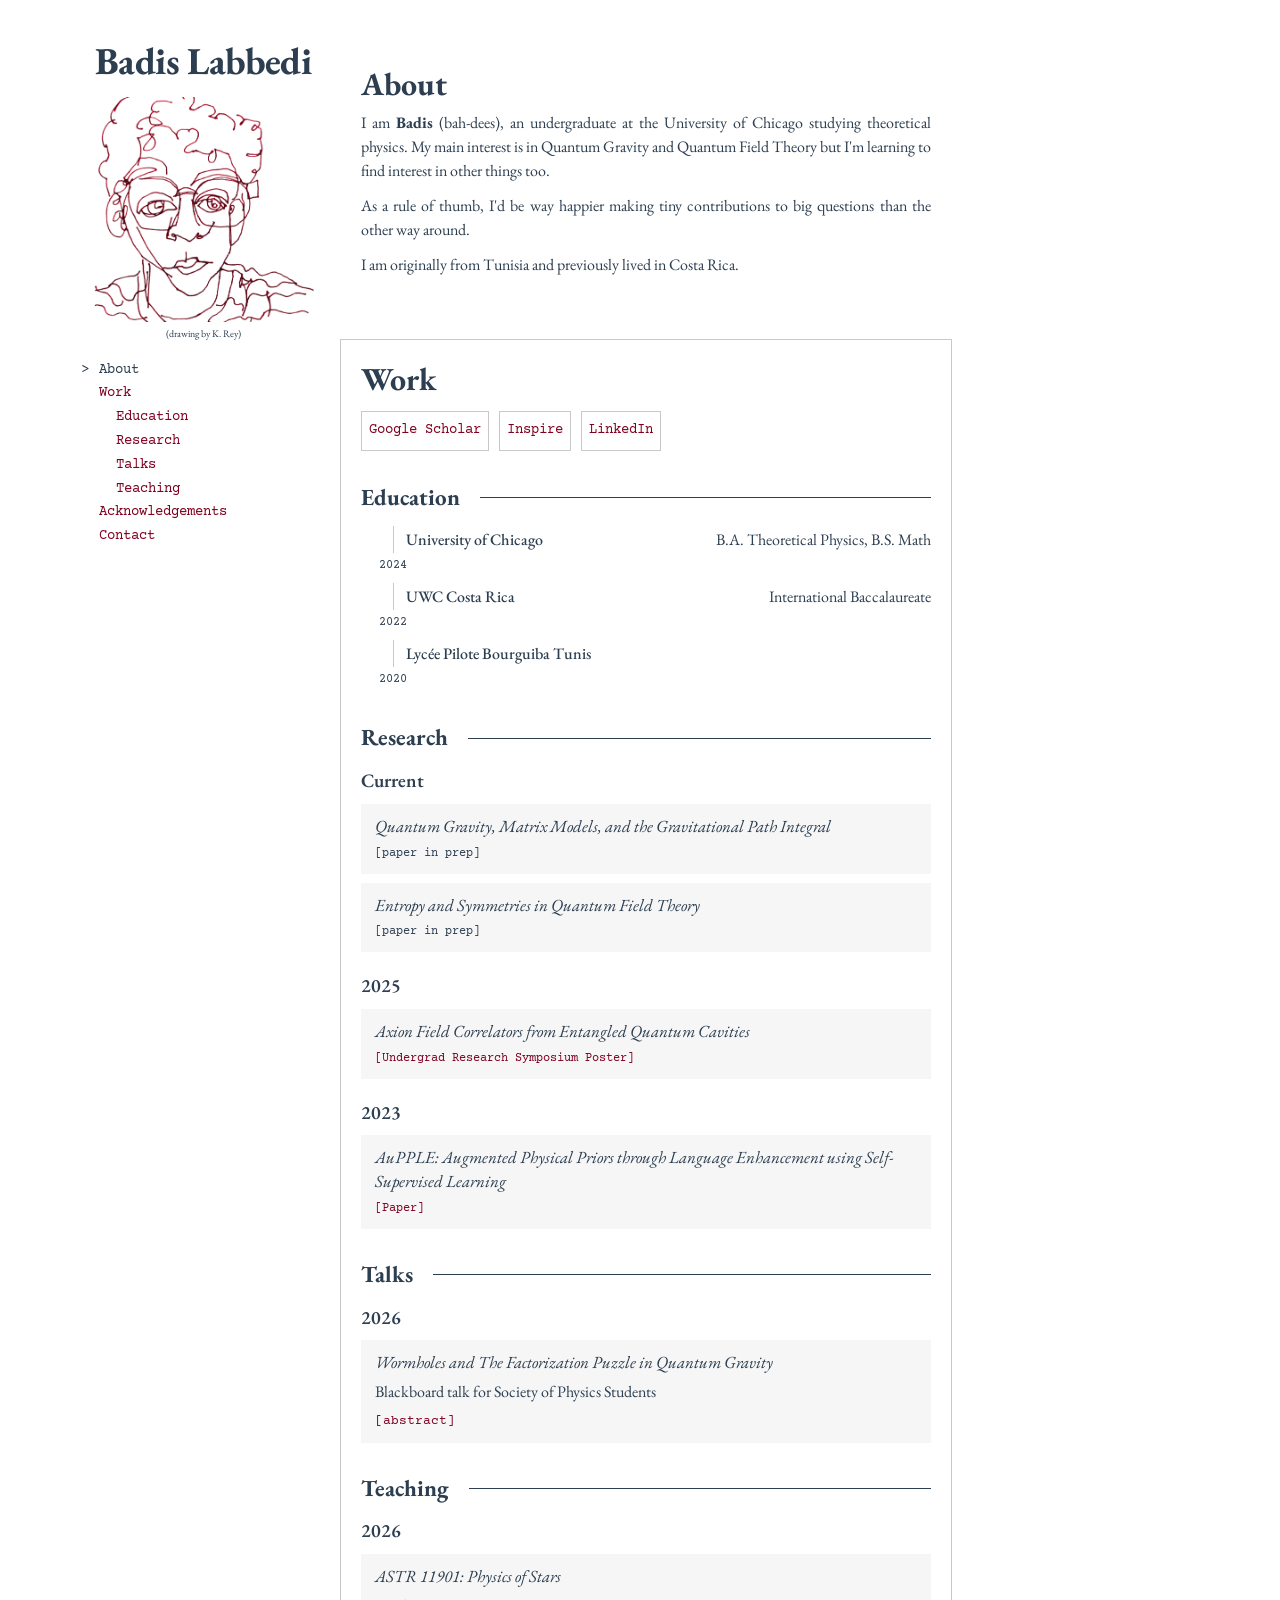
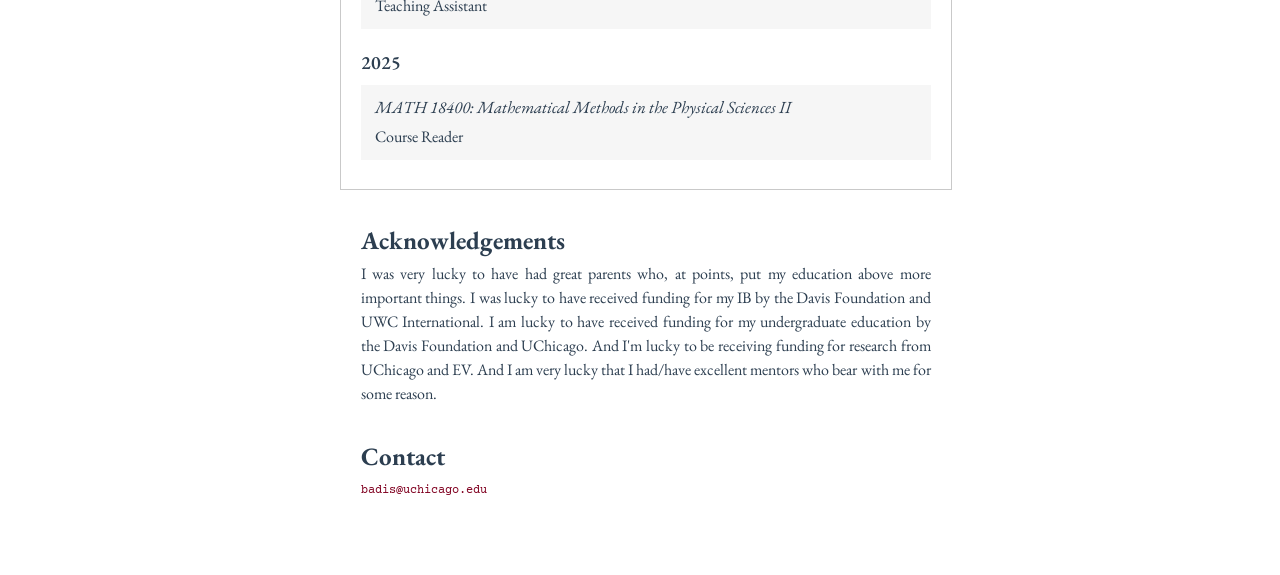
==== index.html @ 24b3278f "Mark both current research papers as in preparation" ====
<!doctype html>
<html lang="en">
<head>
  <meta charset="utf-8">
  <meta name="viewport" content="width=device-width, initial-scale=1">
  <meta name="theme-color" content="#ffffff">
  <title>Badis Labbedi</title>
  <link rel="canonical" href="https://badislabbedi.github.io/">
  <meta name="robots" content="index, follow">
  <meta name="description" content="Badis Labbedi: undergraduate studying theoretical physics at the University of Chicago. Research in quantum gravity and quantum field theory.">
  <meta property="og:title" content="Badis Labbedi">
  <meta property="og:description" content="Theoretical physics at the University of Chicago. Research, education, and talks.">
  <meta property="og:type" content="website">
  <meta property="og:url" content="https://badislabbedi.github.io/">
  <link rel="icon" href="assets/portrait-icon.svg" type="image/svg+xml">
  <link rel="preload" href="assets/garamond.woff" as="font" type="font/woff" crossorigin>
  <link rel="stylesheet" href="styles.css">
  <script>
    try { if (localStorage.getItem('portfolio-theme') === 'dark') document.documentElement.dataset.theme = 'dark'; } catch (_) {}
  </script>
  <script src="app.js" defer></script>
  <script data-goatcounter="https://badislabbedi.goatcounter.com/count"
          async src="https://gc.zgo.at/count.js"></script>
</head>
<body>
  <a class="skip-link" href="#main">Skip to content</a>
  <header class="mobile-bar"><a href="#about">Badis Labbedi</a><button id="menu-toggle" type="button" aria-controls="sidebar" aria-expanded="false">Menu</button></header>
  <aside class="sidebar" id="sidebar" aria-label="Site navigation">
    <a class="site-name" href="#about">Badis Labbedi</a>
    <button class="portrait-toggle" id="theme-toggle" type="button" aria-label="Switch to dark mode" aria-pressed="false" title="Switch to dark mode">
      <img class="sidebar-photo" src="assets/portrait.png" width="495" height="504" alt="Line drawing portrait of Badis Labbedi">
    </button>
    <p class="portrait-credit">(drawing by K. Rey)</p>
    <nav aria-label="On this page">
      <a class="active" href="#about" aria-current="location">About</a>
      <a href="#science">Work</a>
      <div class="subnav">
        <a href="#positions">Education</a>
        <a href="#research">Research</a>
        <a href="#talks">Talks</a>
        <a href="#teaching">Teaching</a>
      </div>
      <a href="#acknowledgements">Acknowledgements</a>
      <a href="#contact">Contact</a>
    </nav>
  </aside>

  <main id="main">
    <section id="about" aria-labelledby="about-heading">
      <h1 id="about-heading">About</h1>
      <p>I am <strong>Badis</strong> (bah-dees), an undergraduate at the University of Chicago studying theoretical physics. My main interest is in Quantum Gravity and Quantum Field Theory but I'm learning to find interest in other things too.</p>
      <p>As a rule of thumb, I'd be way happier making tiny contributions to big questions than the other way around.</p>
      <p>I am originally from Tunisia and previously lived in Costa Rica.</p>
    </section>

    <section id="science" class="science-box" aria-labelledby="science-heading">
      <h2 id="science-heading">Work</h2>
      <div class="profile-links"><a href="https://scholar.google.com/citations?user=F-j9FuoAAAAJ" target="_blank" rel="noopener noreferrer">Google Scholar</a><a href="https://inspirehep.net/literature?q=Badis%20Labbedi" target="_blank" rel="noopener noreferrer">Inspire</a><a href="https://www.linkedin.com/in/badislabbedi/" target="_blank" rel="noopener noreferrer">LinkedIn</a></div>

      <section id="positions" aria-labelledby="positions-heading">
        <h3 class="line-heading" id="positions-heading">Education</h3>
        <div class="education-row"><span class="institution">University of Chicago</span><span class="education-description">B.A. Theoretical Physics, B.S. Math</span></div>
        <p class="education-year">2024</p>
        <div class="education-row"><span class="institution">UWC Costa Rica</span><span class="education-description">International Baccalaureate</span></div>
        <p class="education-year">2022</p>
        <div class="education-row"><span class="institution">Lycée Pilote Bourguiba Tunis</span></div>
        <p class="education-year education-end">2020</p>
      </section>

      <section id="research" aria-labelledby="research-heading">
        <h3 class="line-heading" id="research-heading">Research</h3>
        <p class="timeline-marker">Current</p>
        <article class="research-entry" id="quantum-gravity">
          <h4>Quantum Gravity, Matrix Models, and the Gravitational Path Integral</h4>
          <p class="project-resource">[paper in prep]</p>
        </article>
        <article class="research-entry" id="entanglement">
          <h4>Entropy and Symmetries in Quantum Field Theory</h4>
          <p class="project-resource">[paper in prep]</p>
        </article>
        <p class="timeline-marker">2025</p>
        <article class="research-entry" id="dark-matter">
          <h4>Axion Field Correlators from Entangled Quantum Cavities</h4>
          <p class="project-resource"><a href="https://ugradresearchsymposium2026.omeka.net/items/show/618" target="_blank" rel="noopener noreferrer">[Undergrad Research Symposium Poster]</a></p>
        </article>
        <p class="timeline-marker">2023</p>
        <article class="research-entry" id="aupple">
          <h4>AuPPLE: Augmented Physical Priors through Language Enhancement using Self-Supervised Learning</h4>
          <p class="project-resource"><a href="https://ieeexplore.ieee.org/abstract/document/10392629/" target="_blank" rel="noopener noreferrer">[Paper]</a></p>
        </article>
      </section>

      <section id="talks" aria-labelledby="talks-heading">
        <h3 class="line-heading" id="talks-heading">Talks</h3>
        <p class="timeline-marker">2026</p>
        <article class="talk-entry">
          <h4>Wormholes and The Factorization Puzzle in Quantum Gravity</h4>
          <p>Blackboard talk for Society of Physics Students</p>
          <details><summary>abstract</summary><p id="talk-abstract">Recent progress suggested that the ensemble-average-looking  wormhole contributions in the gravitational path integral can by accounted for by averaging the erratic behavior in large N and that this averaging could be a viable solution to the factorization puzzle in Quantum Gravity. In this talk, I will introduce at a very high-level the key concepts of the previous sentence and, time allowing, try to explain recent progress solving this puzzle in a 2d Quantum Gravity.</p></details>
        </article>
      </section>

      <section id="teaching" aria-labelledby="teaching-heading">
        <h3 class="line-heading" id="teaching-heading">Teaching</h3>
        <p class="timeline-marker">2026</p>
        <article class="teaching-entry">
          <h4>ASTR 11901: Physics of Stars</h4>
          <p>Teaching Assistant</p>
        </article>
        <p class="timeline-marker">2025</p>
        <article class="teaching-entry">
          <h4>MATH 18400: Mathematical Methods in the Physical Sciences II</h4>
          <p>Course Reader</p>
        </article>
      </section>
    </section>

    <section id="acknowledgements" class="acknowledgements" aria-labelledby="acknowledgements-heading">
      <h2 id="acknowledgements-heading">Acknowledgements</h2>
      <p>I was very lucky to have had great parents who, at points, put my education above more important things. I was lucky to have received funding for my IB by the Davis Foundation and UWC International. I am lucky to have received funding for my undergraduate education by the Davis Foundation and UChicago. And I'm lucky to be receiving funding for research from UChicago and EV. And I am very lucky that I had/have excellent mentors who bear with me for some reason.</p>
    </section>

    <section id="contact" class="contact" aria-labelledby="contact-heading">
      <h2 id="contact-heading">Contact</h2>
      <p><a class="email" href="mailto:badis@uchicago.edu">badis@uchicago.edu</a></p>
    </section>
  </main>
</body>
</html>
---- styles.css ----
@font-face{font-family:"EB Garamond";src:url("assets/garamond.woff") format("woff");font-weight:400 800;font-display:swap}
@font-face{font-family:"EB Garamond";src:url("assets/garamond-italic.woff") format("woff");font-weight:400 800;font-style:italic;font-display:swap}
@font-face{font-family:"Courier Prime";src:url("assets/courier-prime.woff") format("woff");font-weight:400;font-display:swap}
:root{--background:#fff;--ink:#2c3e50;--link:#800020;--border:#c9c9c9;--soft:#f6f6f6;--mono:"Courier Prime","Courier New",monospace;--serif:"EB Garamond",Garamond,Georgia,serif;--content-width:570px;--content-left:max(calc(6.3vw + 280px),calc((100vw - var(--content-width))/2));scroll-behavior:smooth;color-scheme:light}
*{box-sizing:border-box}body{margin:0;background:var(--background);color:var(--ink);font-family:var(--serif);font-size:16px;line-height:1.5;-webkit-font-smoothing:antialiased}a{color:var(--link);text-decoration:none;text-underline-offset:3px}a:hover{text-decoration:underline}a:focus-visible,button:focus-visible,summary:focus-visible{outline:1px solid var(--link);outline-offset:4px}button{font:inherit;color:inherit;cursor:pointer}p{margin:0 0 11px;text-align:justify;text-justify:inter-word}main{width:var(--content-width);margin-left:var(--content-left);padding:49px 0 75px}h1,h2,h3,h4{color:var(--ink);margin:0;font-family:var(--serif)}h1,h2{font-size:32px;line-height:1.2;font-weight:700;margin-bottom:8px}h3{font-size:23px;line-height:1.3;font-weight:700}h4{font-size:17px;line-height:1.4;font-weight:400;font-style:italic;margin:0 0 4px}main [id]{scroll-margin-top:40px}.sidebar{position:fixed;top:39px;left:calc(var(--content-left) - 280px);width:245px}.site-name{display:block;text-align:center;font-size:38px;line-height:1.15;font-weight:700;letter-spacing:-.6px;color:var(--ink);white-space:nowrap}.site-name:hover{text-decoration:none}.portrait-toggle{display:block;width:225px;height:225px;max-width:100%;border:0;padding:0;background:var(--background);margin:14px auto 0}.portrait-credit{font-size:10px;line-height:1.4;text-align:center;margin:5px 0 18px}.sidebar-photo{display:block;width:100%;height:100%;object-fit:contain;margin:0}.portrait-toggle:focus-visible{outline:2px solid var(--link);outline-offset:5px}.sidebar nav,.subnav{display:flex;flex-direction:column}.sidebar nav a{font-family:var(--mono);font-size:14px;line-height:1.7;width:fit-content;position:relative;padding-left:18px}.sidebar nav a.active{color:var(--ink)}.sidebar nav a.active::before{content:">";position:absolute;left:0}.subnav{padding-left:17px}.sidebar nav>a:hover,.subnav a:hover{text-decoration:none}.sidebar nav a:not(.active):hover::before{content:">";position:absolute;left:0;color:var(--link)}#about{margin-bottom:62px}#about p{text-align:justify}.email{font-family:var(--mono);font-size:13px}.science-box{border:1px solid var(--border);padding:20px;margin:0 -21px}.science-box>h2{margin-bottom:12px}.profile-links{display:flex;flex-wrap:wrap;gap:10px;margin-bottom:32px}.profile-links a{font-family:var(--mono);font-size:14px;border:1px solid var(--border);padding:7px;line-height:1.7}.profile-links a:hover{border-color:var(--link);text-decoration:none}.line-heading{display:flex;gap:20px;align-items:center;margin:0 0 14px}.line-heading::after{content:"";height:1px;background:var(--ink);flex:1}.education-row{display:flex;align-items:center;flex-wrap:wrap;column-gap:13px;row-gap:1px;min-height:27px;border-left:1px solid var(--border);padding-left:12px;margin-left:32px}.institution{font-weight:500}.education-description{font-size:16px;margin-left:auto;text-align:right}.education-year{font-family:var(--mono);font-size:12px;line-height:1.5;text-align:center;width:64px;margin:4px 0 8px}.timeline-marker{font-family:var(--serif);font-size:19px;line-height:1.5;font-weight:600;margin:20px 0 8px}.line-heading+.timeline-marker{margin-top:0}.education-end{margin-bottom:0}#positions{margin-bottom:34px}.research-entry,.talk-entry,.teaching-entry{background:var(--soft);padding:11px 14px;margin-bottom:9px}.research-entry h4{margin:0}.project-resource{margin:6px 0 0;font-family:var(--mono);font-size:12px;line-height:1.5}#research{margin-bottom:31px}.talk-entry p{margin:0 0 7px}.talk-entry h4{margin-bottom:5px}details{margin-top:8px}summary{font-family:var(--mono);font-size:13px;list-style:none;cursor:pointer;color:var(--link);width:fit-content}summary::-webkit-details-marker{display:none}summary::before{content:"["}summary::after{content:"]"}summary:hover{text-decoration:underline}details[open] summary{margin-bottom:10px}details>p{font-size:15px;margin:0!important}.contact{margin-top:35px}.contact h2{font-size:25px;margin-bottom:7px}.contact p{margin:0;font-size:14px}.contact .email{font-size:12px}.mobile-bar{display:none}.skip-link{position:fixed;top:-100px;left:15px;font:13px var(--mono);background:var(--background);padding:8px;border:1px solid var(--border);z-index:100}.skip-link:focus{top:10px}::selection{background:#b6cce5;color:#14202d}
@media(min-width:1800px){:root{--content-left:calc((100vw - 570px)/2)}}
@media(max-width:1000px){:root{--content-left:calc(5vw + 240px)}.sidebar{left:5vw;width:220px}.portrait-toggle{width:210px;height:210px}.site-name{font-size:34px}.sidebar nav a{font-size:13px}main{width:calc(100vw - var(--content-left) - 5vw);max-width:570px}.science-box{margin-right:0;margin-left:-15px;padding:17px}}
@media(max-width:760px){.mobile-bar{display:flex;align-items:center;justify-content:space-between;padding:10px 20px;background:var(--background);border-bottom:1px solid var(--border);position:sticky;top:0;z-index:10}.mobile-bar>a{font-size:23px;font-weight:700;color:var(--ink)}.mobile-bar button{border:0;background:transparent;font:13px var(--mono);color:var(--link);padding:8px 0 8px 12px}.sidebar{position:static;display:none;width:100%;padding:15px 20px 16px;border-bottom:1px solid var(--border)}.sidebar.open{display:block}.sidebar>.site-name{display:none}.portrait-toggle{width:200px;height:200px;margin:0 auto}.portrait-credit{margin-bottom:14px}.sidebar nav a{font-size:14px;line-height:1.85}.sidebar .subnav{padding-left:17px}main{width:auto;max-width:610px;margin:0 auto;padding:22px 20px 45px}h1,h2{font-size:30px}#about{margin-bottom:30px}#about p{text-align:justify}.science-box{margin:0;padding:14px}.profile-links{margin-bottom:25px}.profile-links a{font-size:13px;padding:5px 7px}.line-heading{font-size:22px;gap:15px}.education-row{display:block}.education-description{display:block;font-size:15px;margin-left:0;text-align:left}.research-entry,.talk-entry,.teaching-entry{padding:10px 11px}main [id]{scroll-margin-top:72px}.contact{margin-top:28px}.contact h2{font-size:24px}.contact .email{font-size:12px}}
@media(prefers-reduced-motion:reduce){:root{scroll-behavior:auto}}
@media print{.sidebar,.mobile-bar,.skip-link{display:none}main{margin:0;width:auto;max-width:none;padding:0}.science-box{margin:0;border-color:#ccc}body{font-size:11pt}h1,h2{font-size:20pt}h3{font-size:16pt}.research-entry{break-inside:avoid}a{color:inherit}#about{margin-bottom:20px}.profile-links{display:none}}

:root[data-theme="dark"]{--background:#14181d;--ink:#e6e9ed;--link:#83b6e3;--border:#515c68;--soft:#20262e;color-scheme:dark}
@media print{:root[data-theme="dark"]{--background:#fff;--ink:#2c3e50;--link:#800020;--border:#c9c9c9;--soft:#f6f6f6;color-scheme:light}}

:root[data-theme="dark"] .sidebar-photo{filter:grayscale(1) invert(1);mix-blend-mode:screen}

.acknowledgements{margin-top:35px}.acknowledgements h2{font-size:25px;margin-bottom:7px}.acknowledgements p{margin:0;text-align:justify}@media(max-width:760px){.acknowledgements{margin-top:28px}.acknowledgements h2{font-size:24px}}

#talks{margin-bottom:31px}.teaching-entry p{margin:0}.teaching-entry h4{margin-bottom:5px}

/* Keep the portrait visible above About on phones, independently of navigation. */
@media(max-width:760px){
  .sidebar{display:block;padding:20px 20px 0;border-bottom:0}
  .sidebar>.site-name{display:none}
  .portrait-toggle{width:210px;height:210px;margin:12px auto 0}
  .portrait-credit{margin:5px 0 0}
  .sidebar nav{display:none}
  .sidebar.open nav{display:flex;margin-top:18px;padding-bottom:16px;border-bottom:1px solid var(--border)}
  main{padding-top:24px}
}

@media screen and (min-width:761px){main{padding-top:65px}}
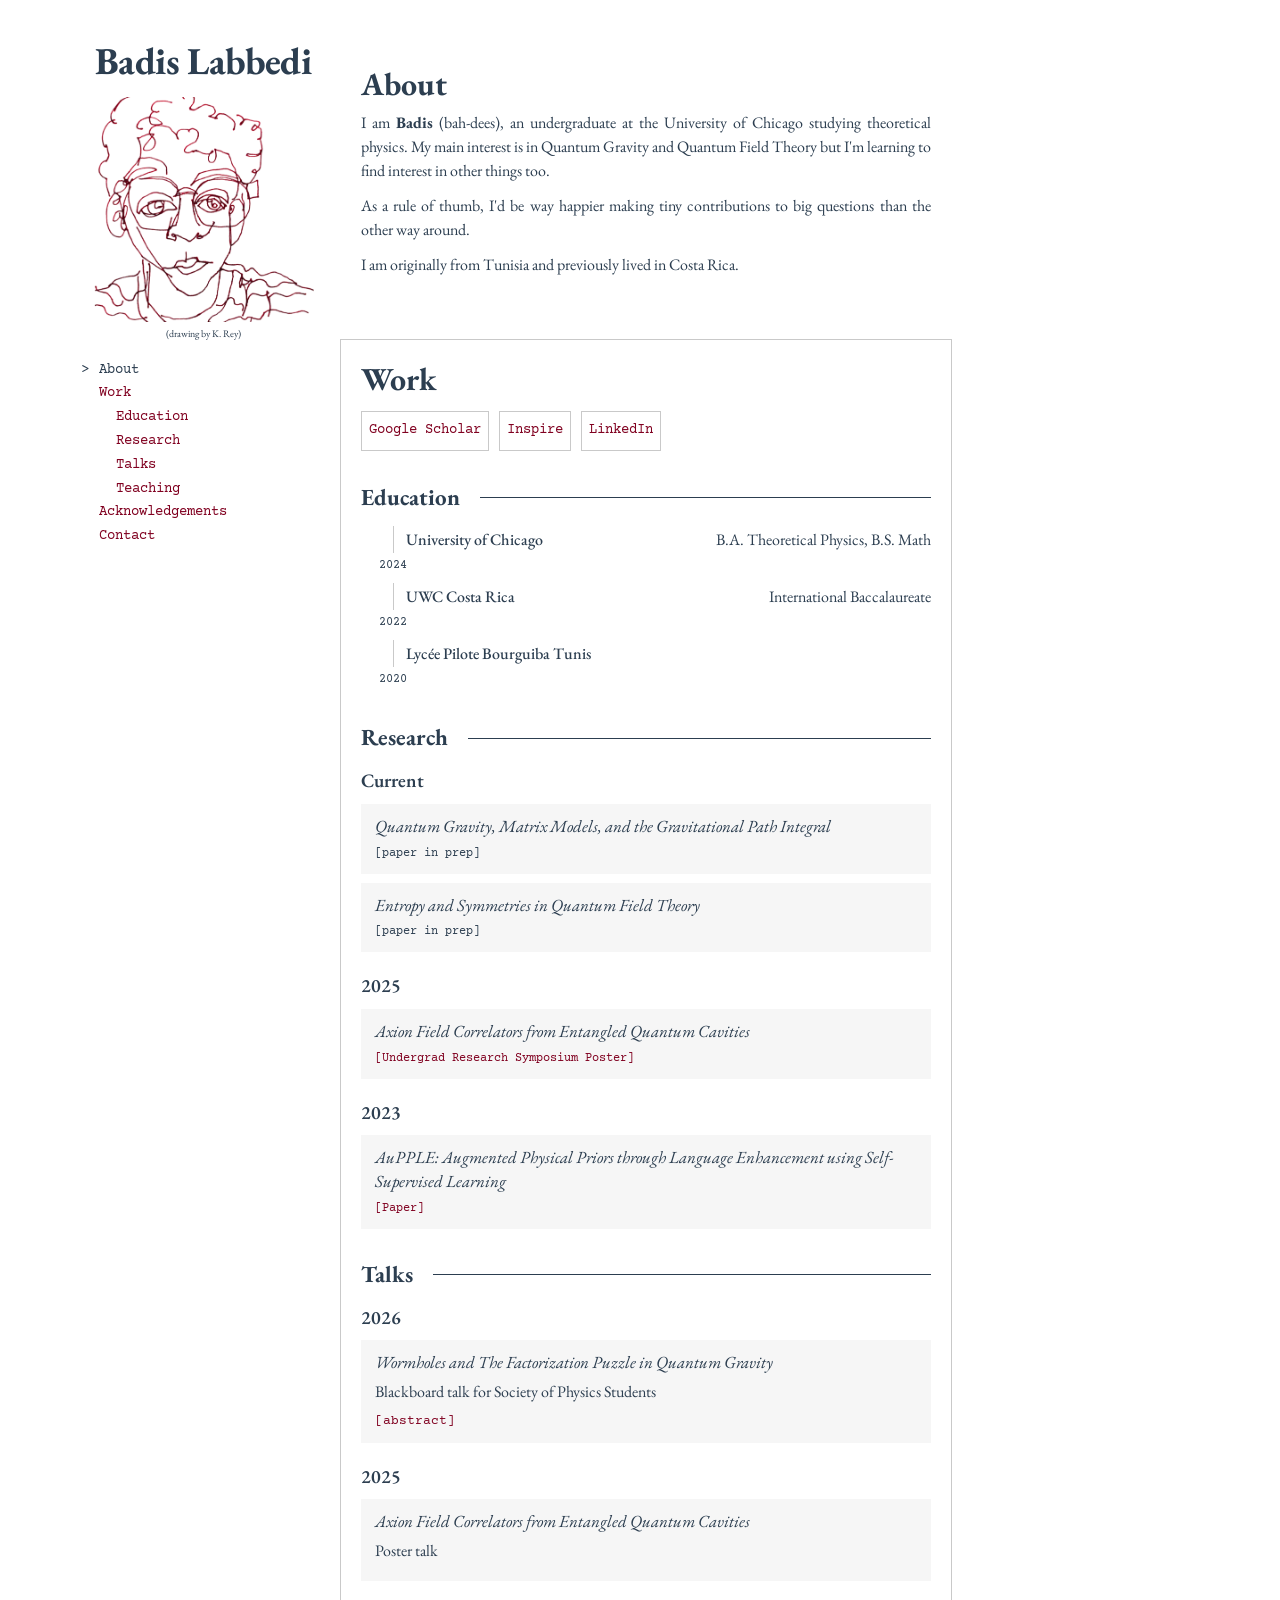
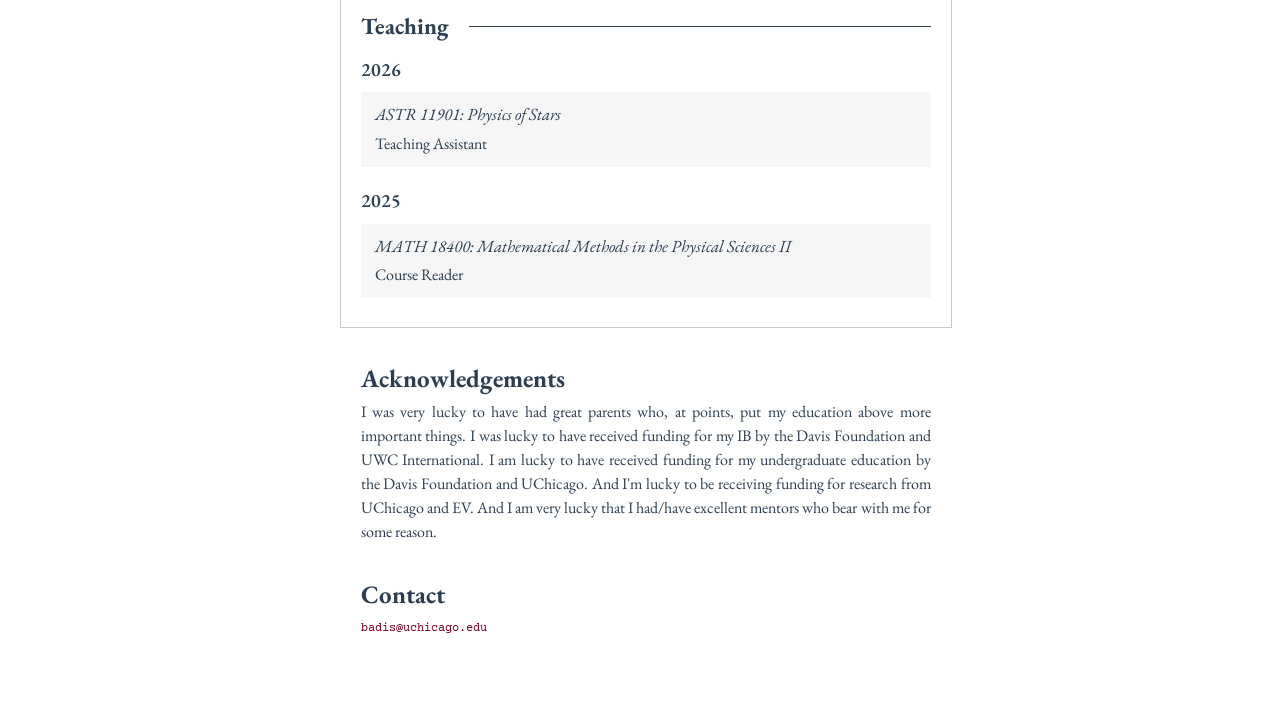
==== commit f03fc64b: "Add 2025 axion cavities poster talk" ====
--- a/index.html
+++ b/index.html
@@ -98,6 +98,11 @@
           <p>Blackboard talk for Society of Physics Students</p>
           <details><summary>abstract</summary><p id="talk-abstract">Recent progress suggested that the ensemble-average-looking  wormhole contributions in the gravitational path integral can by accounted for by averaging the erratic behavior in large N and that this averaging could be a viable solution to the factorization puzzle in Quantum Gravity. In this talk, I will introduce at a very high-level the key concepts of the previous sentence and, time allowing, try to explain recent progress solving this puzzle in a 2d Quantum Gravity.</p></details>
         </article>
+        <p class="timeline-marker">2025</p>
+        <article class="talk-entry">
+          <h4>Axion Field Correlators from Entangled Quantum Cavities</h4>
+          <p>Poster talk</p>
+        </article>
       </section>
 
       <section id="teaching" aria-labelledby="teaching-heading">
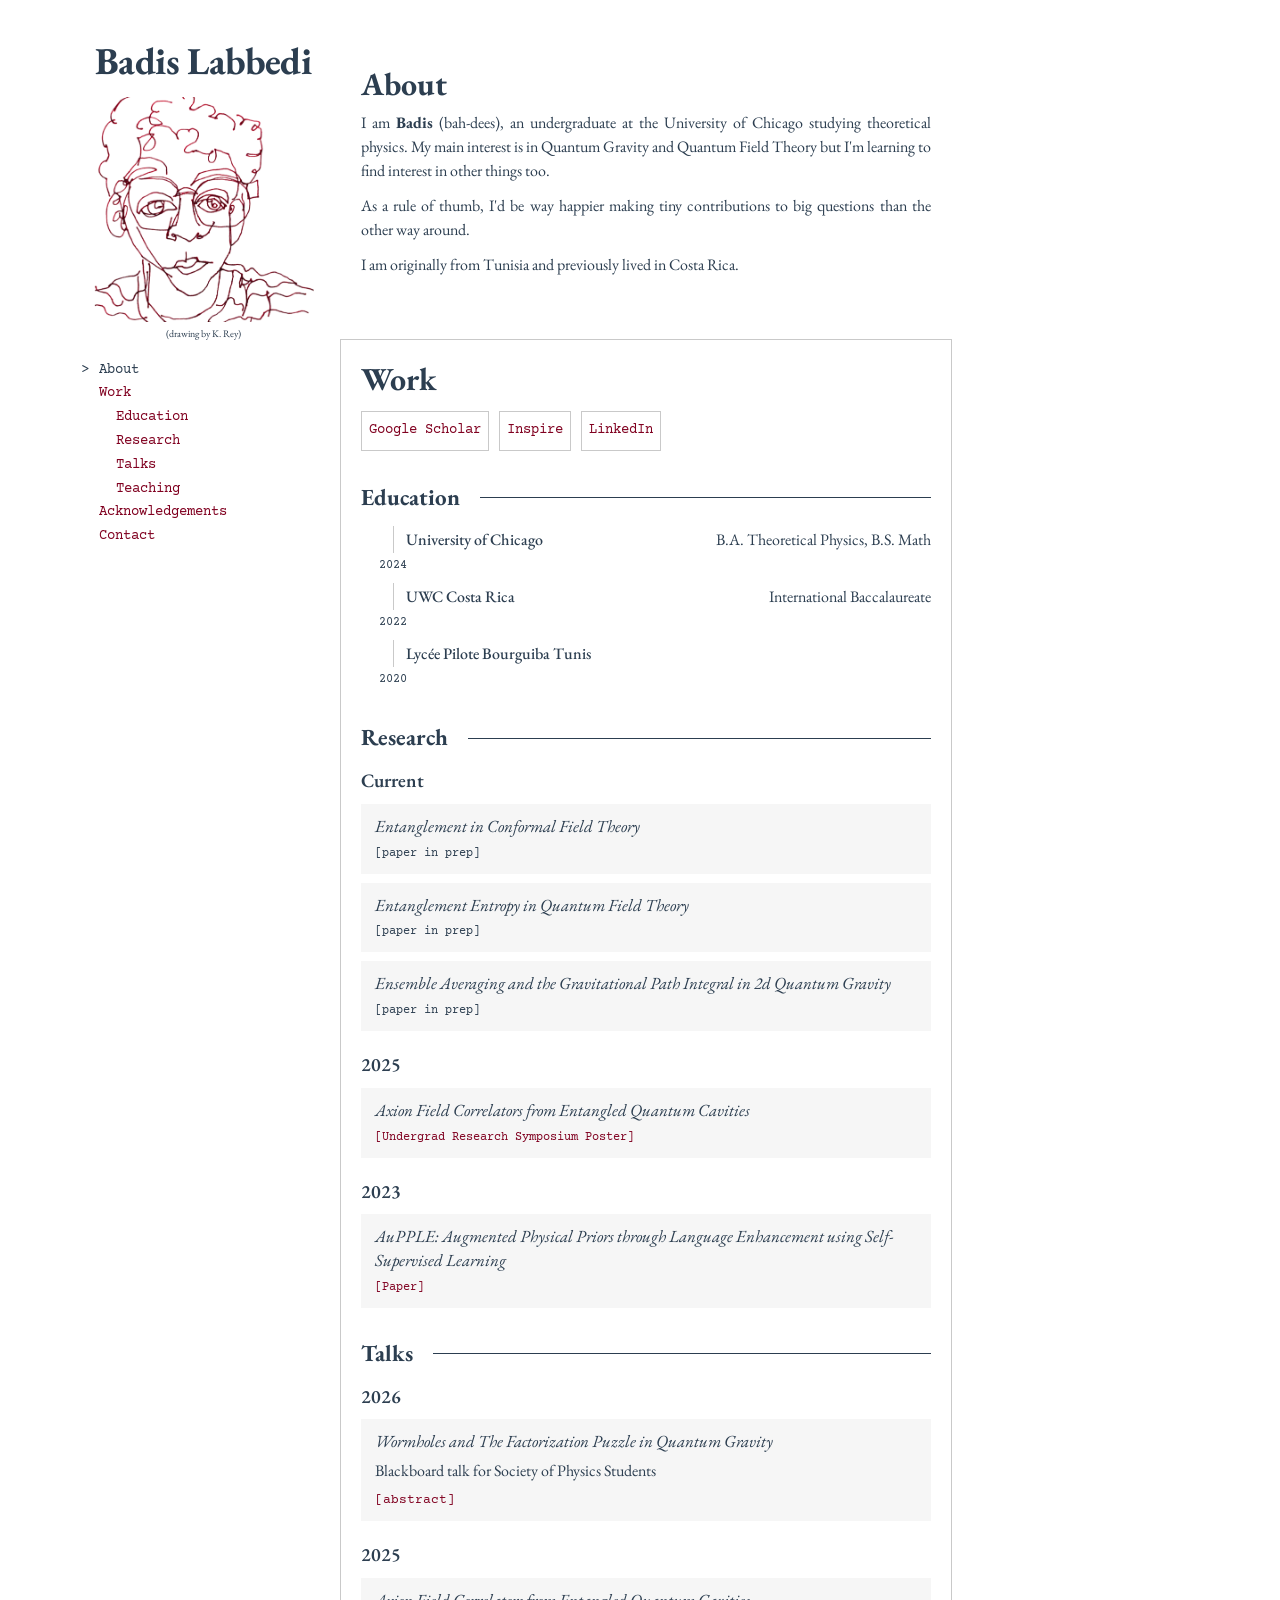
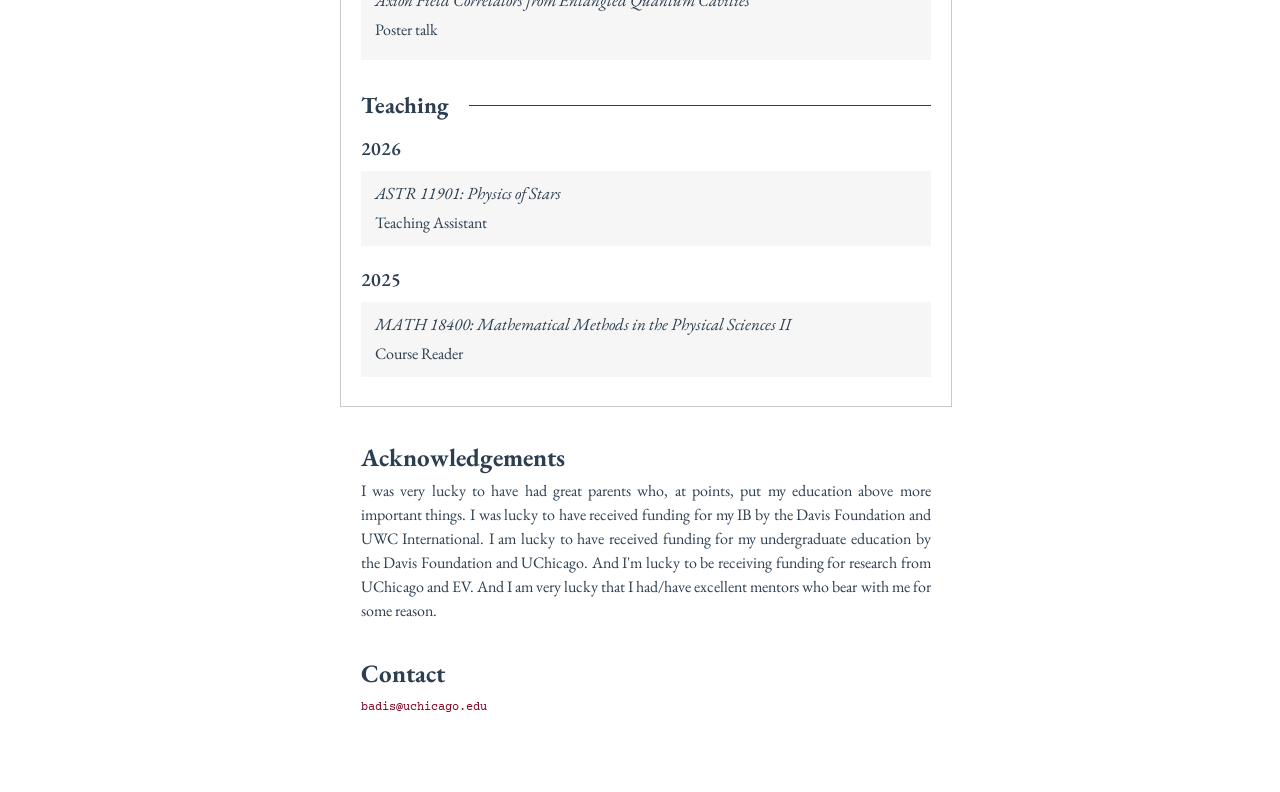
==== commit 75325200: "Update and reorder current research projects" ====
--- a/index.html
+++ b/index.html
@@ -70,12 +70,16 @@
       <section id="research" aria-labelledby="research-heading">
         <h3 class="line-heading" id="research-heading">Research</h3>
         <p class="timeline-marker">Current</p>
-        <article class="research-entry" id="quantum-gravity">
-          <h4>Quantum Gravity, Matrix Models, and the Gravitational Path Integral</h4>
+        <article class="research-entry" id="conformal-field-theory">
+          <h4>Entanglement in Conformal Field Theory</h4>
           <p class="project-resource">[paper in prep]</p>
         </article>
         <article class="research-entry" id="entanglement">
-          <h4>Entropy and Symmetries in Quantum Field Theory</h4>
+          <h4>Entanglement Entropy in Quantum Field Theory</h4>
+          <p class="project-resource">[paper in prep]</p>
+        </article>
+        <article class="research-entry" id="quantum-gravity">
+          <h4>Ensemble Averaging and the Gravitational Path Integral in 2d Quantum Gravity</h4>
           <p class="project-resource">[paper in prep]</p>
         </article>
         <p class="timeline-marker">2025</p>
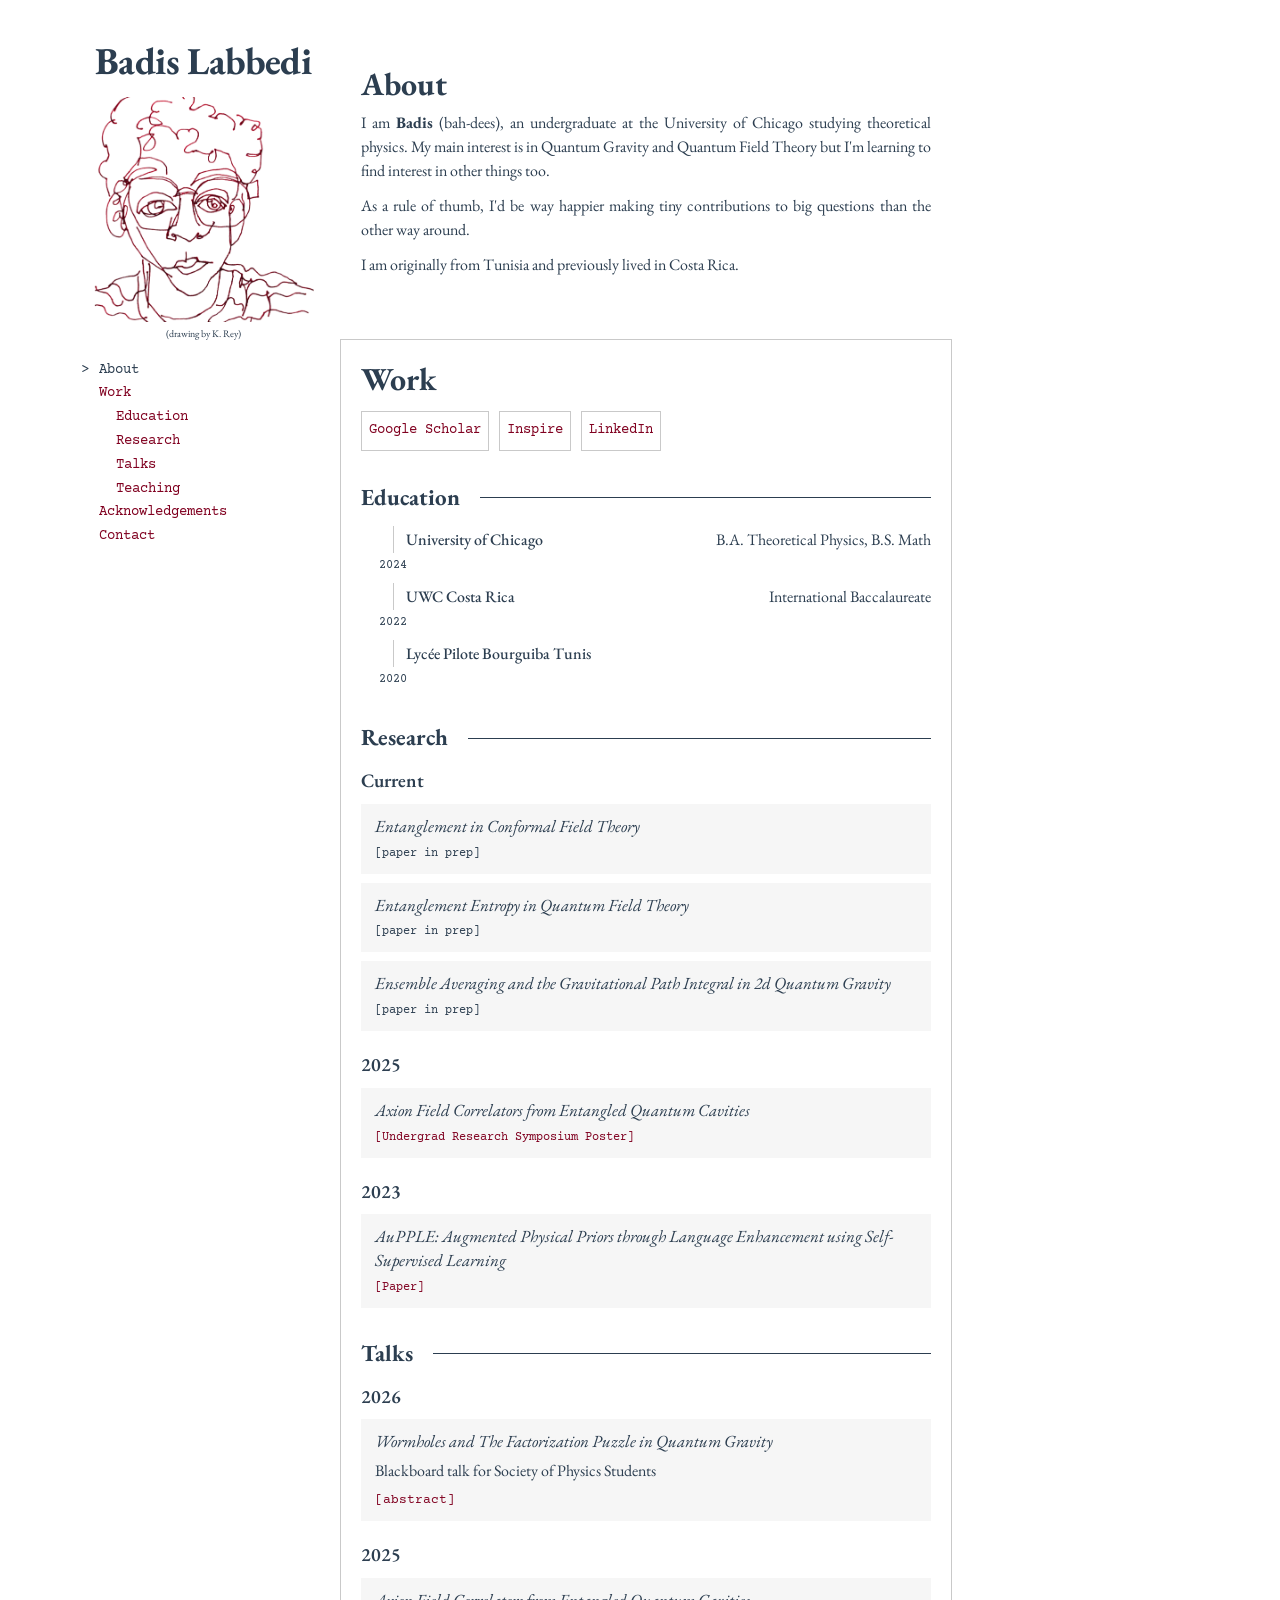
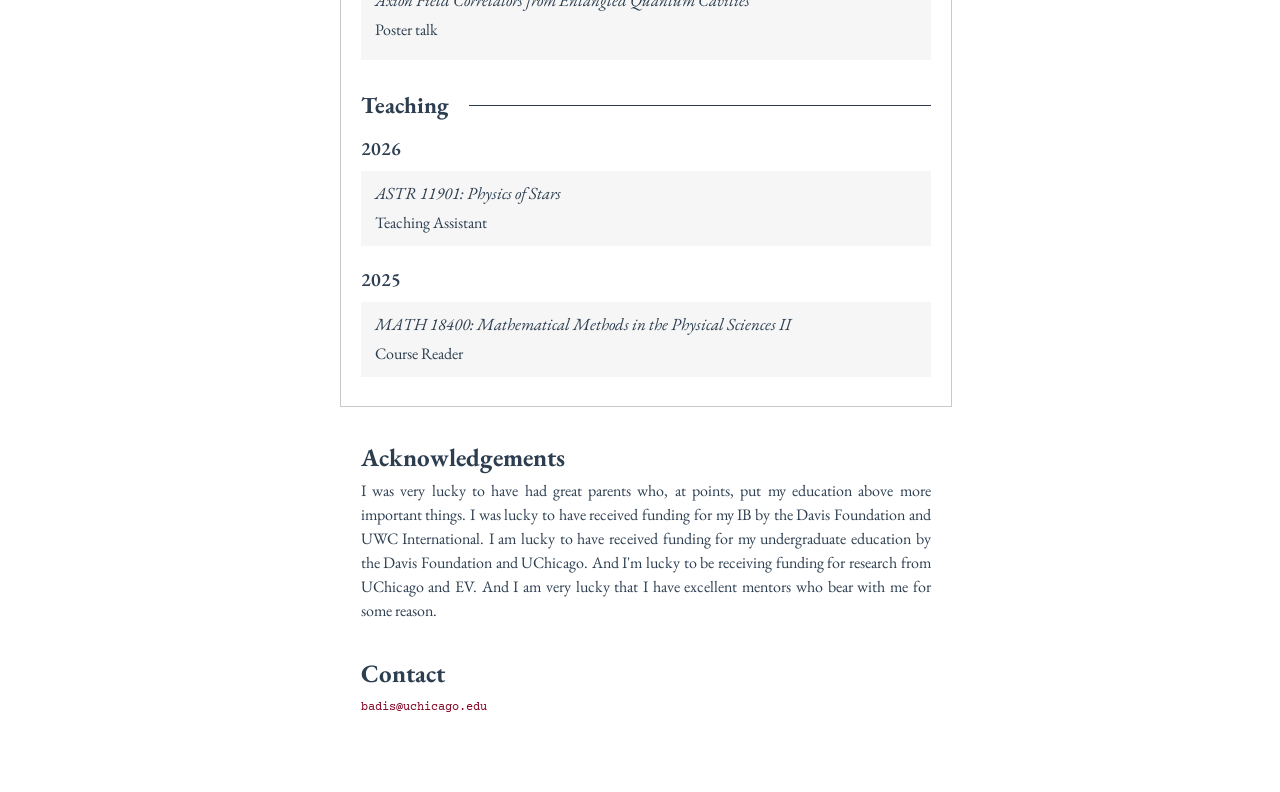
==== commit 79f8725b: "Fix acknowledgements wording" ====
--- a/index.html
+++ b/index.html
@@ -126,7 +126,7 @@
 
     <section id="acknowledgements" class="acknowledgements" aria-labelledby="acknowledgements-heading">
       <h2 id="acknowledgements-heading">Acknowledgements</h2>
-      <p>I was very lucky to have had great parents who, at points, put my education above more important things. I was lucky to have received funding for my IB by the Davis Foundation and UWC International. I am lucky to have received funding for my undergraduate education by the Davis Foundation and UChicago. And I'm lucky to be receiving funding for research from UChicago and EV. And I am very lucky that I had/have excellent mentors who bear with me for some reason.</p>
+      <p>I was very lucky to have had great parents who, at points, put my education above more important things. I was lucky to have received funding for my IB by the Davis Foundation and UWC International. I am lucky to have received funding for my undergraduate education by the Davis Foundation and UChicago. And I'm lucky to be receiving funding for research from UChicago and EV. And I am very lucky that I have excellent mentors who bear with me for some reason.</p>
     </section>
 
     <section id="contact" class="contact" aria-labelledby="contact-heading">
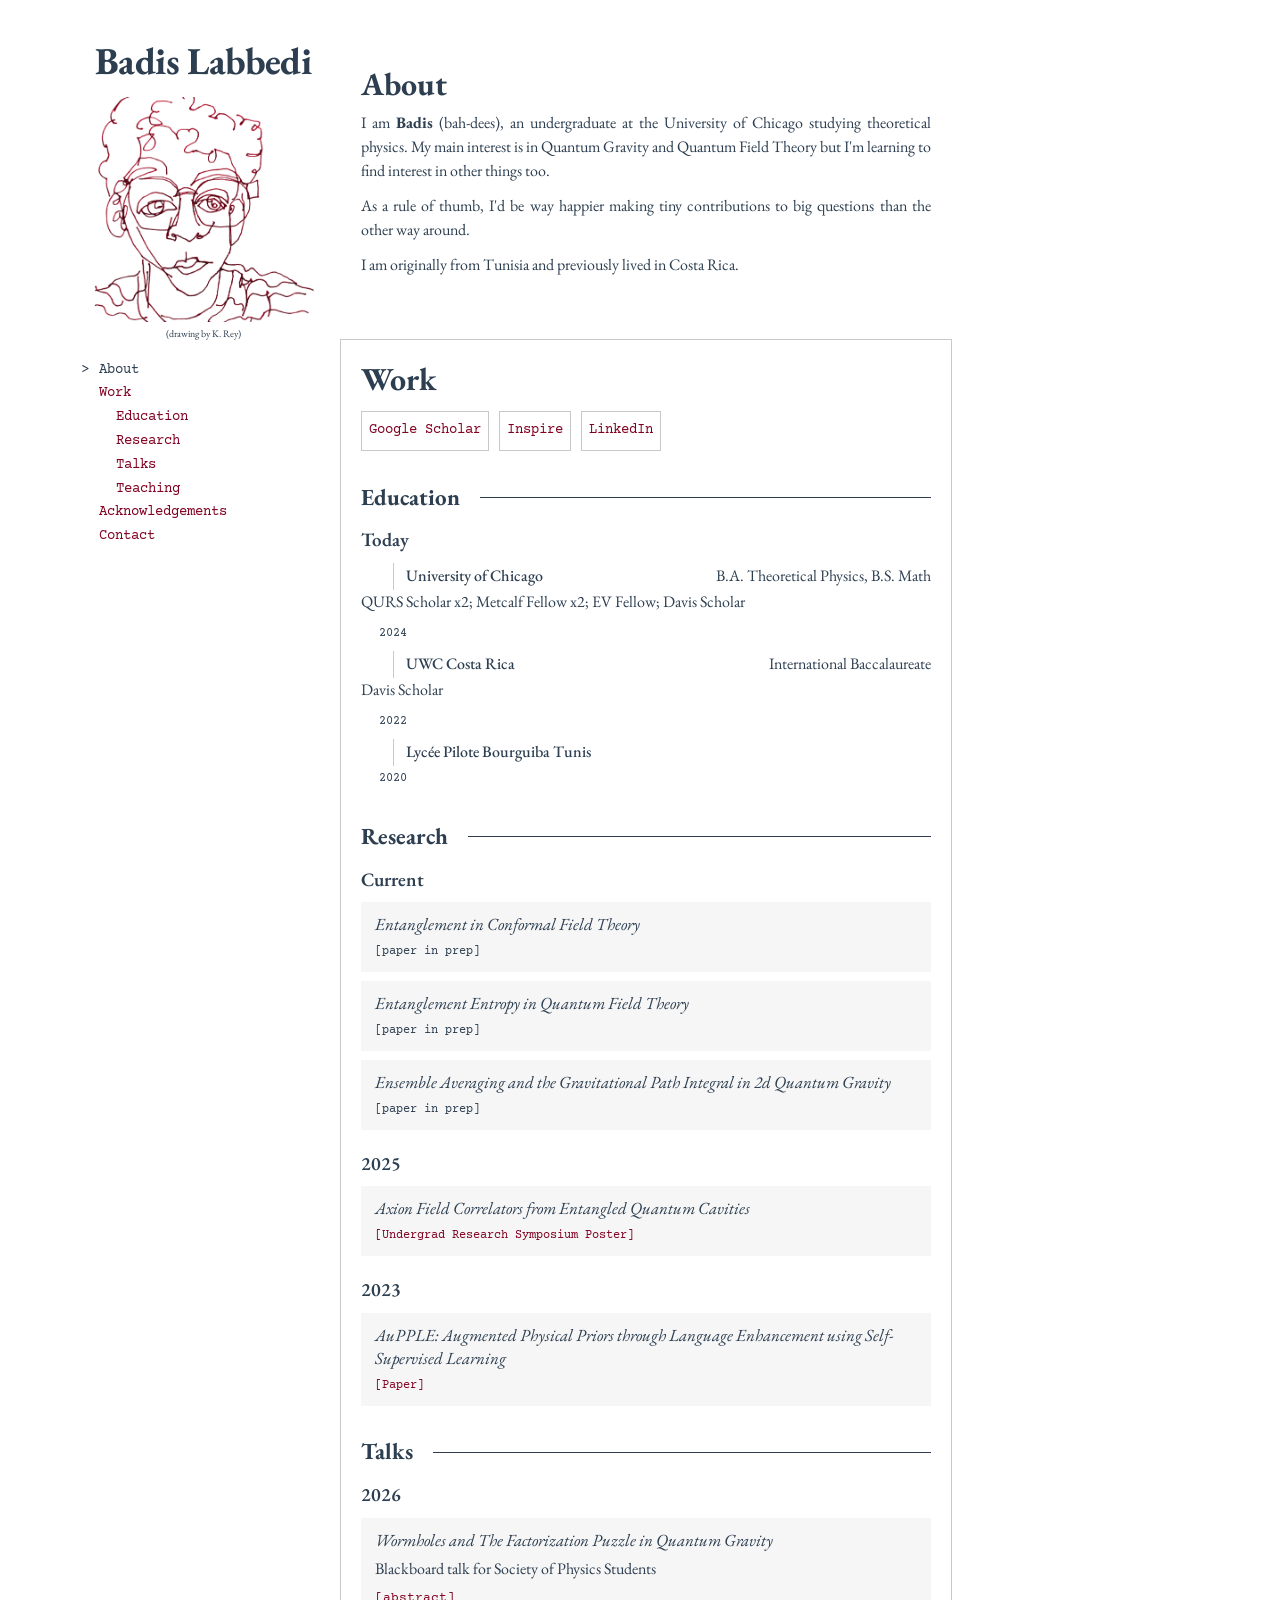
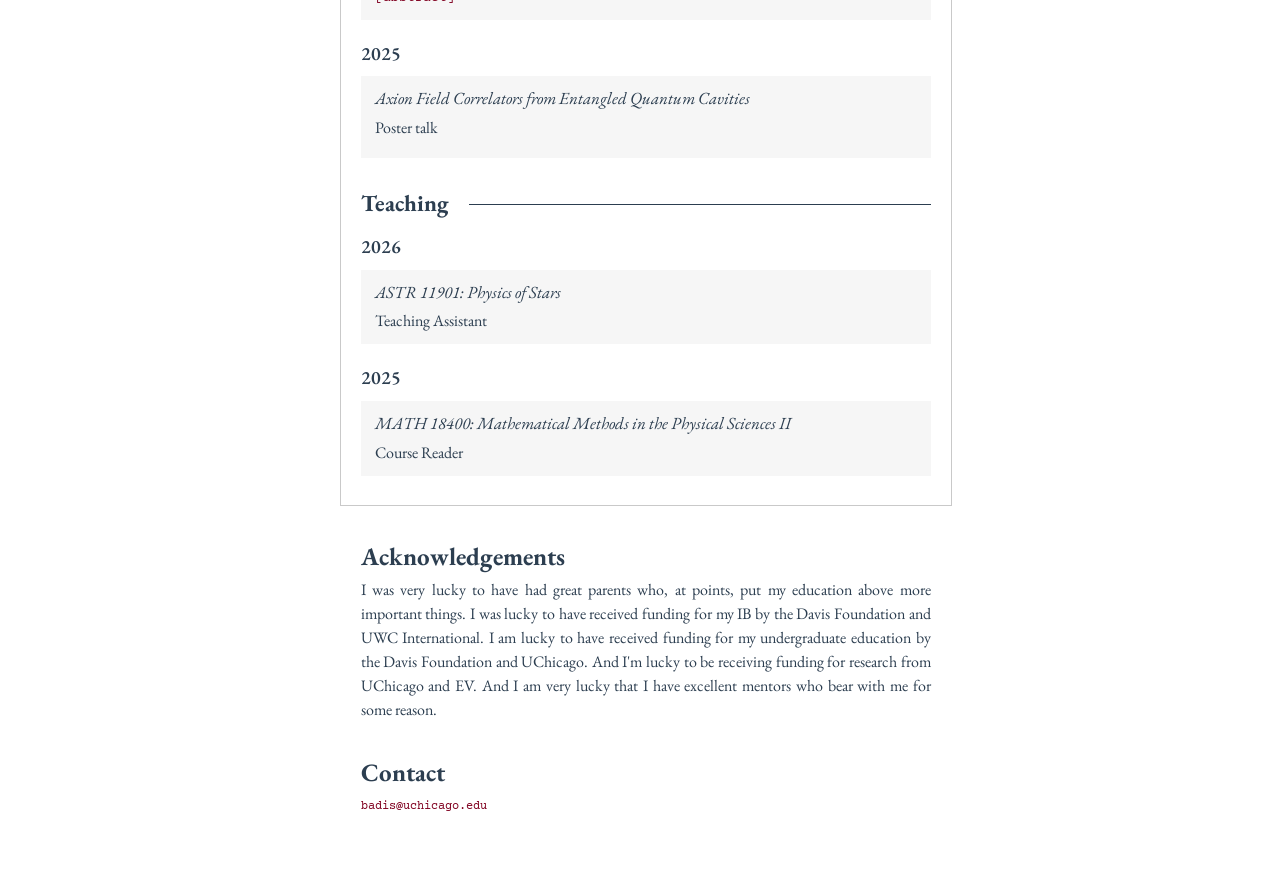
==== commit 79f52ebd: "Add education honors and current timeline marker" ====
--- a/index.html
+++ b/index.html
@@ -59,9 +59,12 @@
 
       <section id="positions" aria-labelledby="positions-heading">
         <h3 class="line-heading" id="positions-heading">Education</h3>
+        <p class="timeline-marker">Today</p>
         <div class="education-row"><span class="institution">University of Chicago</span><span class="education-description">B.A. Theoretical Physics, B.S. Math</span></div>
+        <p class="education-awards">QURS Scholar x2; Metcalf Fellow x2; EV Fellow; Davis Scholar</p>
         <p class="education-year">2024</p>
         <div class="education-row"><span class="institution">UWC Costa Rica</span><span class="education-description">International Baccalaureate</span></div>
+        <p class="education-awards">Davis Scholar</p>
         <p class="education-year">2022</p>
         <div class="education-row"><span class="institution">Lycée Pilote Bourguiba Tunis</span></div>
         <p class="education-year education-end">2020</p>
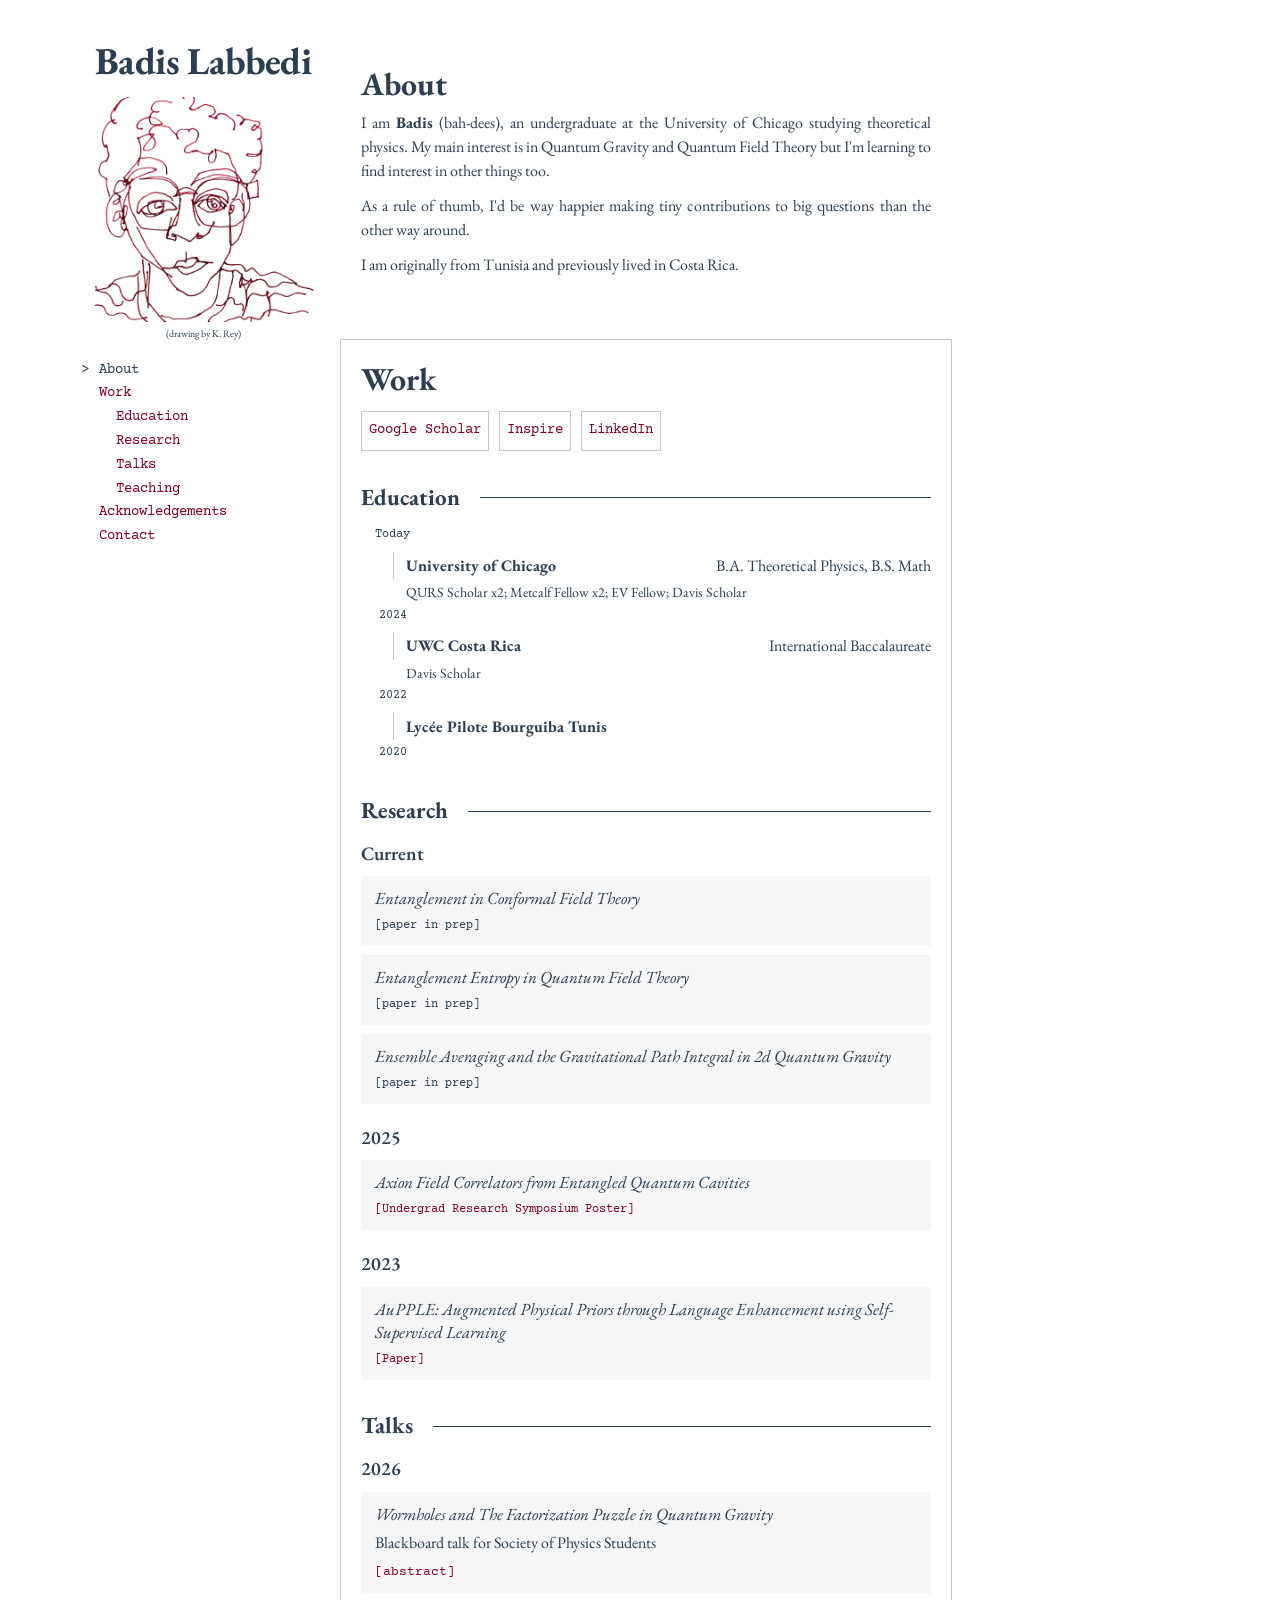
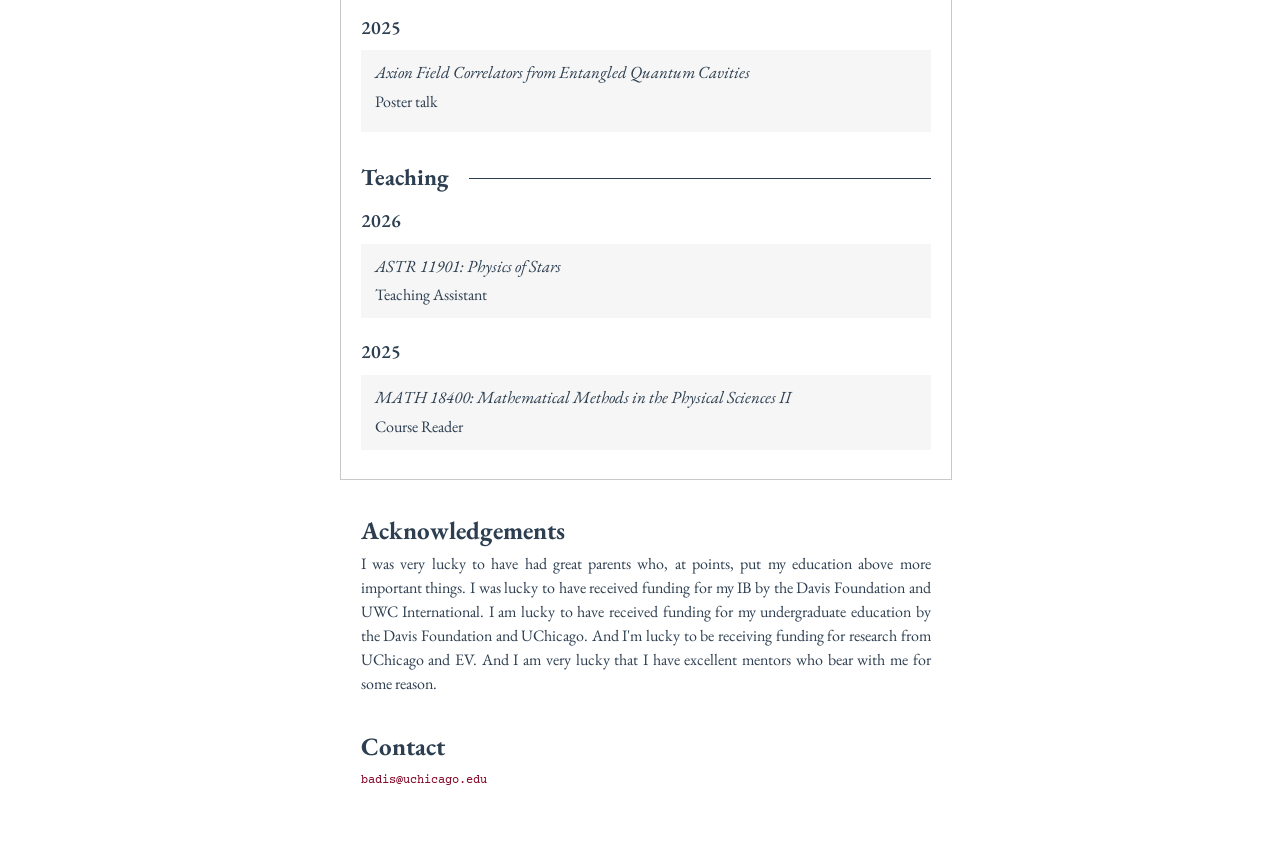
==== commit 3127bdd9: "Match Today marker to education year styling" ====
--- a/index.html
+++ b/index.html
@@ -59,7 +59,7 @@
 
       <section id="positions" aria-labelledby="positions-heading">
         <h3 class="line-heading" id="positions-heading">Education</h3>
-        <p class="timeline-marker">Today</p>
+        <p class="education-year">Today</p>
         <div class="education-row"><span class="institution">University of Chicago</span><span class="education-description">B.A. Theoretical Physics, B.S. Math</span></div>
         <p class="education-awards">QURS Scholar x2; Metcalf Fellow x2; EV Fellow; Davis Scholar</p>
         <p class="education-year">2024</p>
--- a/styles.css
+++ b/styles.css
@@ -2,7 +2,7 @@
 @font-face{font-family:"EB Garamond";src:url("assets/garamond-italic.woff") format("woff");font-weight:400 800;font-style:italic;font-display:swap}
 @font-face{font-family:"Courier Prime";src:url("assets/courier-prime.woff") format("woff");font-weight:400;font-display:swap}
 :root{--background:#fff;--ink:#2c3e50;--link:#800020;--border:#c9c9c9;--soft:#f6f6f6;--mono:"Courier Prime","Courier New",monospace;--serif:"EB Garamond",Garamond,Georgia,serif;--content-width:570px;--content-left:max(calc(6.3vw + 280px),calc((100vw - var(--content-width))/2));scroll-behavior:smooth;color-scheme:light}
-*{box-sizing:border-box}body{margin:0;background:var(--background);color:var(--ink);font-family:var(--serif);font-size:16px;line-height:1.5;-webkit-font-smoothing:antialiased}a{color:var(--link);text-decoration:none;text-underline-offset:3px}a:hover{text-decoration:underline}a:focus-visible,button:focus-visible,summary:focus-visible{outline:1px solid var(--link);outline-offset:4px}button{font:inherit;color:inherit;cursor:pointer}p{margin:0 0 11px;text-align:justify;text-justify:inter-word}main{width:var(--content-width);margin-left:var(--content-left);padding:49px 0 75px}h1,h2,h3,h4{color:var(--ink);margin:0;font-family:var(--serif)}h1,h2{font-size:32px;line-height:1.2;font-weight:700;margin-bottom:8px}h3{font-size:23px;line-height:1.3;font-weight:700}h4{font-size:17px;line-height:1.4;font-weight:400;font-style:italic;margin:0 0 4px}main [id]{scroll-margin-top:40px}.sidebar{position:fixed;top:39px;left:calc(var(--content-left) - 280px);width:245px}.site-name{display:block;text-align:center;font-size:38px;line-height:1.15;font-weight:700;letter-spacing:-.6px;color:var(--ink);white-space:nowrap}.site-name:hover{text-decoration:none}.portrait-toggle{display:block;width:225px;height:225px;max-width:100%;border:0;padding:0;background:var(--background);margin:14px auto 0}.portrait-credit{font-size:10px;line-height:1.4;text-align:center;margin:5px 0 18px}.sidebar-photo{display:block;width:100%;height:100%;object-fit:contain;margin:0}.portrait-toggle:focus-visible{outline:2px solid var(--link);outline-offset:5px}.sidebar nav,.subnav{display:flex;flex-direction:column}.sidebar nav a{font-family:var(--mono);font-size:14px;line-height:1.7;width:fit-content;position:relative;padding-left:18px}.sidebar nav a.active{color:var(--ink)}.sidebar nav a.active::before{content:">";position:absolute;left:0}.subnav{padding-left:17px}.sidebar nav>a:hover,.subnav a:hover{text-decoration:none}.sidebar nav a:not(.active):hover::before{content:">";position:absolute;left:0;color:var(--link)}#about{margin-bottom:62px}#about p{text-align:justify}.email{font-family:var(--mono);font-size:13px}.science-box{border:1px solid var(--border);padding:20px;margin:0 -21px}.science-box>h2{margin-bottom:12px}.profile-links{display:flex;flex-wrap:wrap;gap:10px;margin-bottom:32px}.profile-links a{font-family:var(--mono);font-size:14px;border:1px solid var(--border);padding:7px;line-height:1.7}.profile-links a:hover{border-color:var(--link);text-decoration:none}.line-heading{display:flex;gap:20px;align-items:center;margin:0 0 14px}.line-heading::after{content:"";height:1px;background:var(--ink);flex:1}.education-row{display:flex;align-items:center;flex-wrap:wrap;column-gap:13px;row-gap:1px;min-height:27px;border-left:1px solid var(--border);padding-left:12px;margin-left:32px}.institution{font-weight:500}.education-description{font-size:16px;margin-left:auto;text-align:right}.education-year{font-family:var(--mono);font-size:12px;line-height:1.5;text-align:center;width:64px;margin:4px 0 8px}.timeline-marker{font-family:var(--serif);font-size:19px;line-height:1.5;font-weight:600;margin:20px 0 8px}.line-heading+.timeline-marker{margin-top:0}.education-end{margin-bottom:0}#positions{margin-bottom:34px}.research-entry,.talk-entry,.teaching-entry{background:var(--soft);padding:11px 14px;margin-bottom:9px}.research-entry h4{margin:0}.project-resource{margin:6px 0 0;font-family:var(--mono);font-size:12px;line-height:1.5}#research{margin-bottom:31px}.talk-entry p{margin:0 0 7px}.talk-entry h4{margin-bottom:5px}details{margin-top:8px}summary{font-family:var(--mono);font-size:13px;list-style:none;cursor:pointer;color:var(--link);width:fit-content}summary::-webkit-details-marker{display:none}summary::before{content:"["}summary::after{content:"]"}summary:hover{text-decoration:underline}details[open] summary{margin-bottom:10px}details>p{font-size:15px;margin:0!important}.contact{margin-top:35px}.contact h2{font-size:25px;margin-bottom:7px}.contact p{margin:0;font-size:14px}.contact .email{font-size:12px}.mobile-bar{display:none}.skip-link{position:fixed;top:-100px;left:15px;font:13px var(--mono);background:var(--background);padding:8px;border:1px solid var(--border);z-index:100}.skip-link:focus{top:10px}::selection{background:#b6cce5;color:#14202d}
+*{box-sizing:border-box}body{margin:0;background:var(--background);color:var(--ink);font-family:var(--serif);font-size:16px;line-height:1.5;-webkit-font-smoothing:antialiased}a{color:var(--link);text-decoration:none;text-underline-offset:3px}a:hover{text-decoration:underline}a:focus-visible,button:focus-visible,summary:focus-visible{outline:1px solid var(--link);outline-offset:4px}button{font:inherit;color:inherit;cursor:pointer}p{margin:0 0 11px;text-align:justify;text-justify:inter-word}main{width:var(--content-width);margin-left:var(--content-left);padding:49px 0 75px}h1,h2,h3,h4{color:var(--ink);margin:0;font-family:var(--serif)}h1,h2{font-size:32px;line-height:1.2;font-weight:700;margin-bottom:8px}h3{font-size:23px;line-height:1.3;font-weight:700}h4{font-size:17px;line-height:1.4;font-weight:400;font-style:italic;margin:0 0 4px}main [id]{scroll-margin-top:40px}.sidebar{position:fixed;top:39px;left:calc(var(--content-left) - 280px);width:245px}.site-name{display:block;text-align:center;font-size:38px;line-height:1.15;font-weight:700;letter-spacing:-.6px;color:var(--ink);white-space:nowrap}.site-name:hover{text-decoration:none}.portrait-toggle{display:block;width:225px;height:225px;max-width:100%;border:0;padding:0;background:var(--background);margin:14px auto 0}.portrait-credit{font-size:10px;line-height:1.4;text-align:center;margin:5px 0 18px}.sidebar-photo{display:block;width:100%;height:100%;object-fit:contain;margin:0}.portrait-toggle:focus-visible{outline:2px solid var(--link);outline-offset:5px}.sidebar nav,.subnav{display:flex;flex-direction:column}.sidebar nav a{font-family:var(--mono);font-size:14px;line-height:1.7;width:fit-content;position:relative;padding-left:18px}.sidebar nav a.active{color:var(--ink)}.sidebar nav a.active::before{content:">";position:absolute;left:0}.subnav{padding-left:17px}.sidebar nav>a:hover,.subnav a:hover{text-decoration:none}.sidebar nav a:not(.active):hover::before{content:">";position:absolute;left:0;color:var(--link)}#about{margin-bottom:62px}#about p{text-align:justify}.email{font-family:var(--mono);font-size:13px}.science-box{border:1px solid var(--border);padding:20px;margin:0 -21px}.science-box>h2{margin-bottom:12px}.profile-links{display:flex;flex-wrap:wrap;gap:10px;margin-bottom:32px}.profile-links a{font-family:var(--mono);font-size:14px;border:1px solid var(--border);padding:7px;line-height:1.7}.profile-links a:hover{border-color:var(--link);text-decoration:none}.line-heading{display:flex;gap:20px;align-items:center;margin:0 0 14px}.line-heading::after{content:"";height:1px;background:var(--ink);flex:1}.education-row{display:flex;align-items:center;flex-wrap:wrap;column-gap:13px;row-gap:1px;min-height:27px;border-left:1px solid var(--border);padding-left:12px;margin-left:32px}.institution{font-weight:700}.education-description{font-size:16px;margin-left:auto;text-align:right}.education-awards{font-size:14px;line-height:1.45;margin:3px 0 0 45px}.education-year{font-family:var(--mono);font-size:12px;line-height:1.5;text-align:center;width:64px;margin:4px 0 8px}.timeline-marker{font-family:var(--serif);font-size:19px;line-height:1.5;font-weight:600;margin:20px 0 8px}.line-heading+.timeline-marker{margin-top:0}.education-end{margin-bottom:0}#positions{margin-bottom:34px}.research-entry,.talk-entry,.teaching-entry{background:var(--soft);padding:11px 14px;margin-bottom:9px}.research-entry h4{margin:0}.project-resource{margin:6px 0 0;font-family:var(--mono);font-size:12px;line-height:1.5}#research{margin-bottom:31px}.talk-entry p{margin:0 0 7px}.talk-entry h4{margin-bottom:5px}details{margin-top:8px}summary{font-family:var(--mono);font-size:13px;list-style:none;cursor:pointer;color:var(--link);width:fit-content}summary::-webkit-details-marker{display:none}summary::before{content:"["}summary::after{content:"]"}summary:hover{text-decoration:underline}details[open] summary{margin-bottom:10px}details>p{font-size:15px;margin:0!important}.contact{margin-top:35px}.contact h2{font-size:25px;margin-bottom:7px}.contact p{margin:0;font-size:14px}.contact .email{font-size:12px}.mobile-bar{display:none}.skip-link{position:fixed;top:-100px;left:15px;font:13px var(--mono);background:var(--background);padding:8px;border:1px solid var(--border);z-index:100}.skip-link:focus{top:10px}::selection{background:#b6cce5;color:#14202d}
 @media(min-width:1800px){:root{--content-left:calc((100vw - 570px)/2)}}
 @media(max-width:1000px){:root{--content-left:calc(5vw + 240px)}.sidebar{left:5vw;width:220px}.portrait-toggle{width:210px;height:210px}.site-name{font-size:34px}.sidebar nav a{font-size:13px}main{width:calc(100vw - var(--content-left) - 5vw);max-width:570px}.science-box{margin-right:0;margin-left:-15px;padding:17px}}
 @media(max-width:760px){.mobile-bar{display:flex;align-items:center;justify-content:space-between;padding:10px 20px;background:var(--background);border-bottom:1px solid var(--border);position:sticky;top:0;z-index:10}.mobile-bar>a{font-size:23px;font-weight:700;color:var(--ink)}.mobile-bar button{border:0;background:transparent;font:13px var(--mono);color:var(--link);padding:8px 0 8px 12px}.sidebar{position:static;display:none;width:100%;padding:15px 20px 16px;border-bottom:1px solid var(--border)}.sidebar.open{display:block}.sidebar>.site-name{display:none}.portrait-toggle{width:200px;height:200px;margin:0 auto}.portrait-credit{margin-bottom:14px}.sidebar nav a{font-size:14px;line-height:1.85}.sidebar .subnav{padding-left:17px}main{width:auto;max-width:610px;margin:0 auto;padding:22px 20px 45px}h1,h2{font-size:30px}#about{margin-bottom:30px}#about p{text-align:justify}.science-box{margin:0;padding:14px}.profile-links{margin-bottom:25px}.profile-links a{font-size:13px;padding:5px 7px}.line-heading{font-size:22px;gap:15px}.education-row{display:block}.education-description{display:block;font-size:15px;margin-left:0;text-align:left}.research-entry,.talk-entry,.teaching-entry{padding:10px 11px}main [id]{scroll-margin-top:72px}.contact{margin-top:28px}.contact h2{font-size:24px}.contact .email{font-size:12px}}
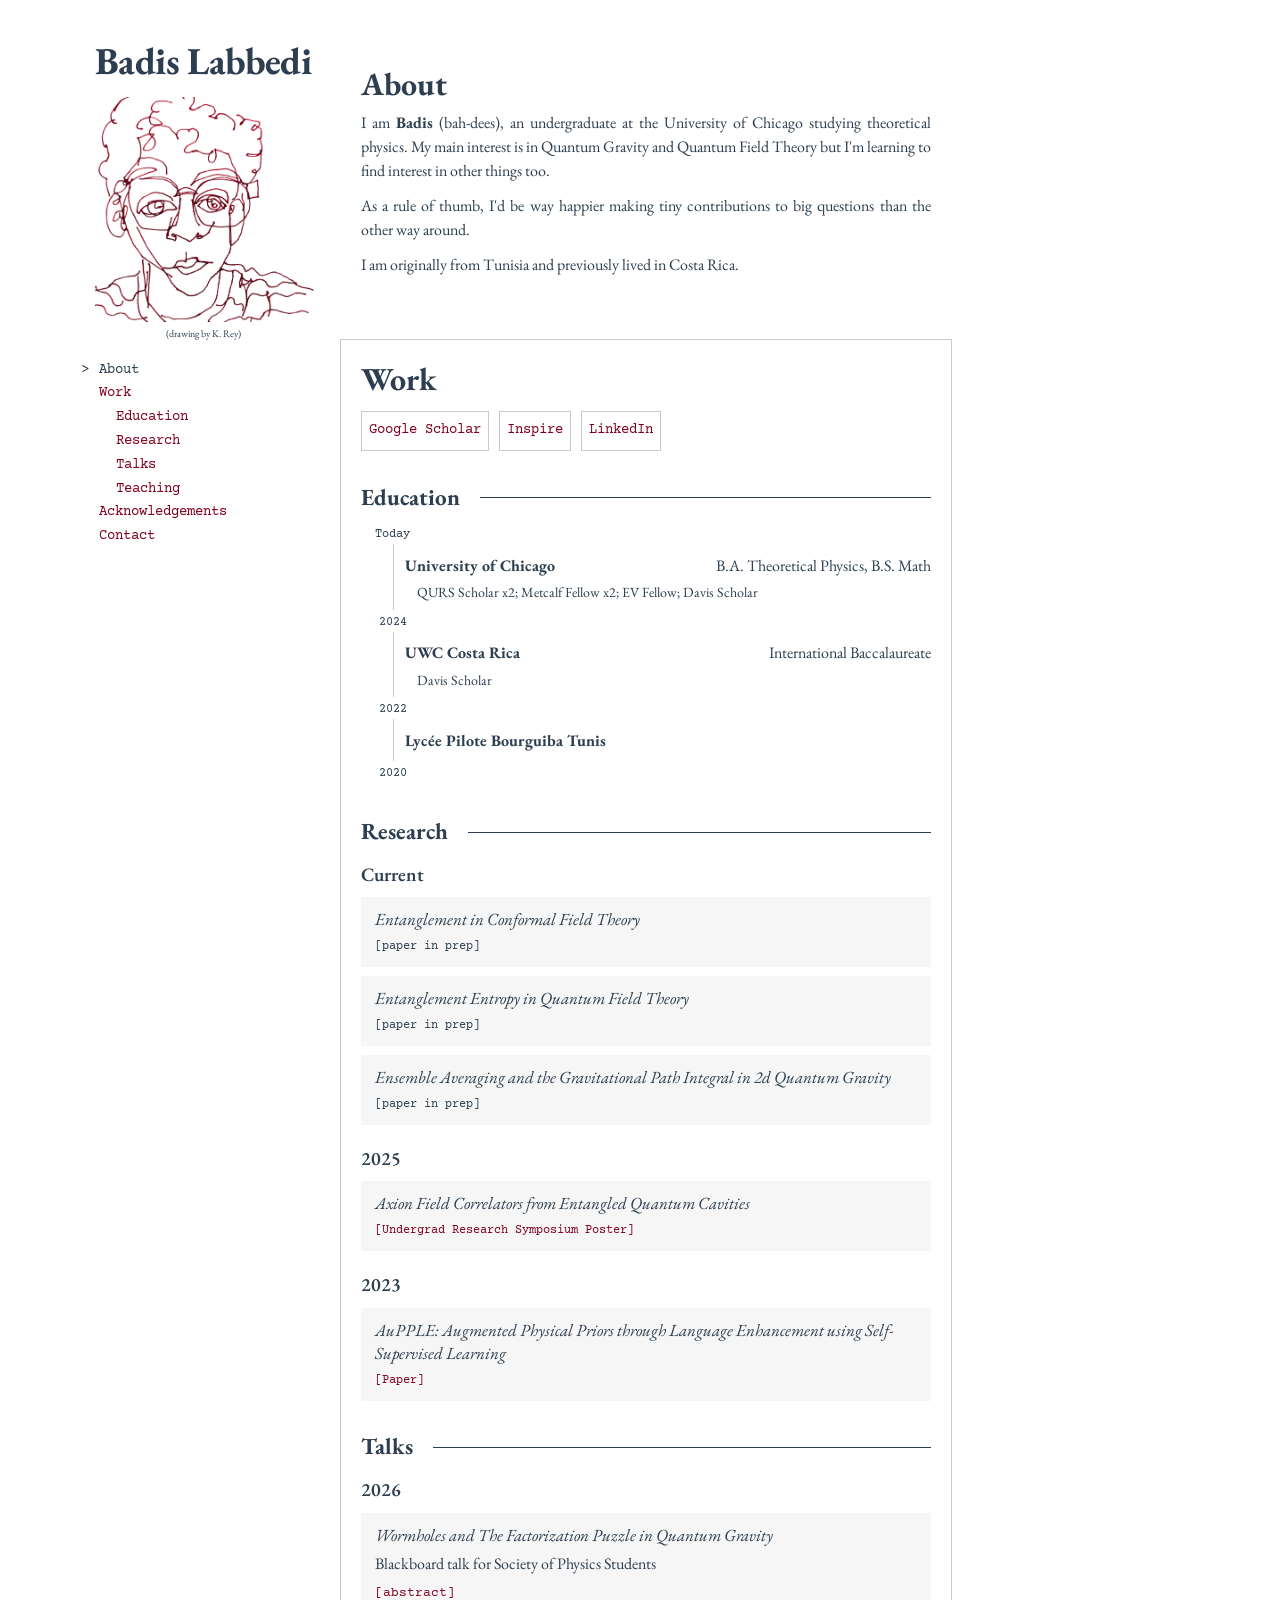
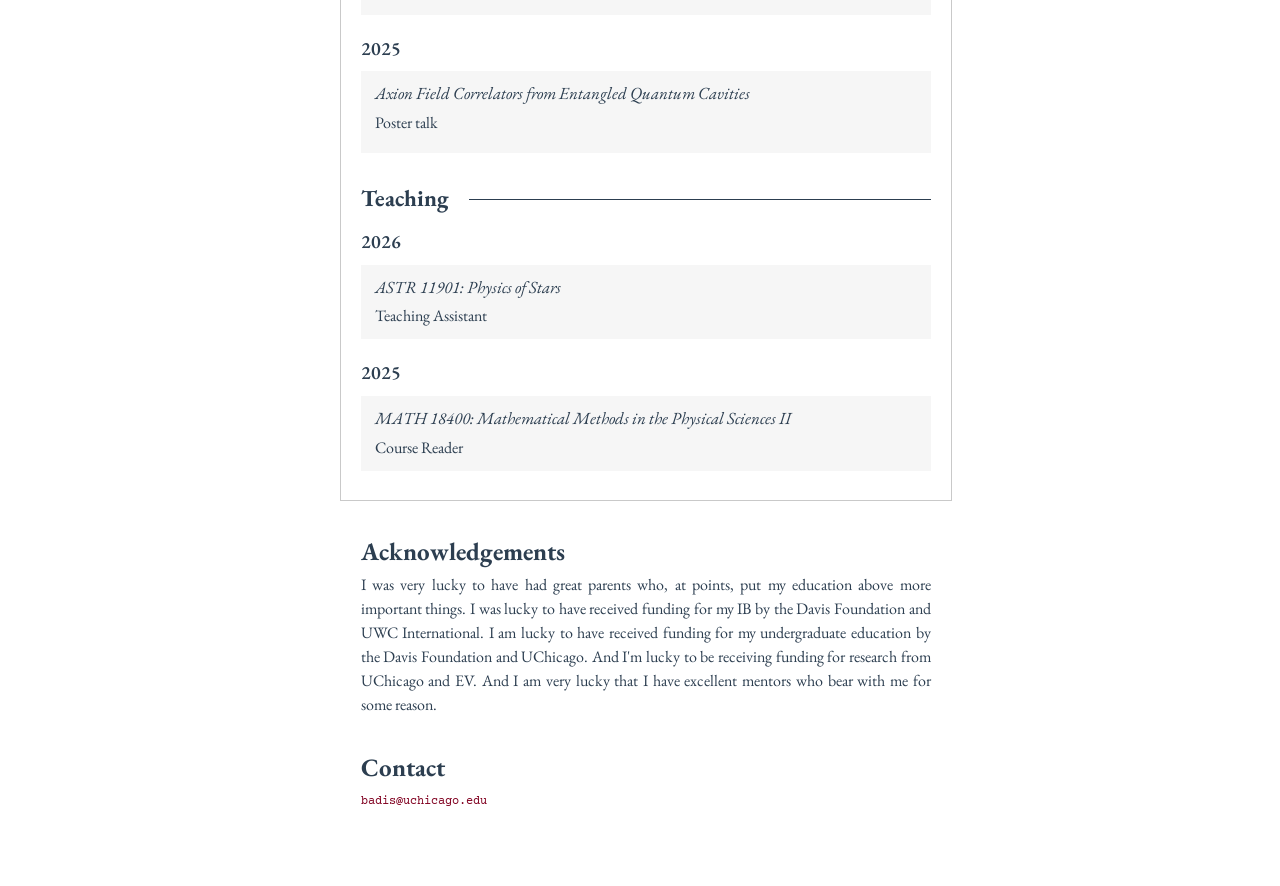
==== commit 9177d155: "Refresh cached education timeline styles" ====
--- a/index.html
+++ b/index.html
@@ -14,7 +14,7 @@
   <meta property="og:url" content="https://badislabbedi.github.io/">
   <link rel="icon" href="assets/portrait-icon.svg" type="image/svg+xml">
   <link rel="preload" href="assets/garamond.woff" as="font" type="font/woff" crossorigin>
-  <link rel="stylesheet" href="styles.css">
+  <link rel="stylesheet" href="styles.css?v=education-timeline-2">
   <script>
     try { if (localStorage.getItem('portfolio-theme') === 'dark') document.documentElement.dataset.theme = 'dark'; } catch (_) {}
   </script>
@@ -60,13 +60,19 @@
       <section id="positions" aria-labelledby="positions-heading">
         <h3 class="line-heading" id="positions-heading">Education</h3>
         <p class="education-year">Today</p>
-        <div class="education-row"><span class="institution">University of Chicago</span><span class="education-description">B.A. Theoretical Physics, B.S. Math</span></div>
-        <p class="education-awards">QURS Scholar x2; Metcalf Fellow x2; EV Fellow; Davis Scholar</p>
+        <div class="education-period">
+          <div class="education-row"><span class="institution">University of Chicago</span><span class="education-description">B.A. Theoretical Physics, B.S. Math</span></div>
+          <p class="education-awards">QURS Scholar x2; Metcalf Fellow x2; EV Fellow; Davis Scholar</p>
+        </div>
         <p class="education-year">2024</p>
-        <div class="education-row"><span class="institution">UWC Costa Rica</span><span class="education-description">International Baccalaureate</span></div>
-        <p class="education-awards">Davis Scholar</p>
+        <div class="education-period">
+          <div class="education-row"><span class="institution">UWC Costa Rica</span><span class="education-description">International Baccalaureate</span></div>
+          <p class="education-awards">Davis Scholar</p>
+        </div>
         <p class="education-year">2022</p>
-        <div class="education-row"><span class="institution">Lycée Pilote Bourguiba Tunis</span></div>
+        <div class="education-period">
+          <div class="education-row"><span class="institution">Lycée Pilote Bourguiba Tunis</span></div>
+        </div>
         <p class="education-year education-end">2020</p>
       </section>
 
--- a/styles.css
+++ b/styles.css
@@ -2,7 +2,7 @@
 @font-face{font-family:"EB Garamond";src:url("assets/garamond-italic.woff") format("woff");font-weight:400 800;font-style:italic;font-display:swap}
 @font-face{font-family:"Courier Prime";src:url("assets/courier-prime.woff") format("woff");font-weight:400;font-display:swap}
 :root{--background:#fff;--ink:#2c3e50;--link:#800020;--border:#c9c9c9;--soft:#f6f6f6;--mono:"Courier Prime","Courier New",monospace;--serif:"EB Garamond",Garamond,Georgia,serif;--content-width:570px;--content-left:max(calc(6.3vw + 280px),calc((100vw - var(--content-width))/2));scroll-behavior:smooth;color-scheme:light}
-*{box-sizing:border-box}body{margin:0;background:var(--background);color:var(--ink);font-family:var(--serif);font-size:16px;line-height:1.5;-webkit-font-smoothing:antialiased}a{color:var(--link);text-decoration:none;text-underline-offset:3px}a:hover{text-decoration:underline}a:focus-visible,button:focus-visible,summary:focus-visible{outline:1px solid var(--link);outline-offset:4px}button{font:inherit;color:inherit;cursor:pointer}p{margin:0 0 11px;text-align:justify;text-justify:inter-word}main{width:var(--content-width);margin-left:var(--content-left);padding:49px 0 75px}h1,h2,h3,h4{color:var(--ink);margin:0;font-family:var(--serif)}h1,h2{font-size:32px;line-height:1.2;font-weight:700;margin-bottom:8px}h3{font-size:23px;line-height:1.3;font-weight:700}h4{font-size:17px;line-height:1.4;font-weight:400;font-style:italic;margin:0 0 4px}main [id]{scroll-margin-top:40px}.sidebar{position:fixed;top:39px;left:calc(var(--content-left) - 280px);width:245px}.site-name{display:block;text-align:center;font-size:38px;line-height:1.15;font-weight:700;letter-spacing:-.6px;color:var(--ink);white-space:nowrap}.site-name:hover{text-decoration:none}.portrait-toggle{display:block;width:225px;height:225px;max-width:100%;border:0;padding:0;background:var(--background);margin:14px auto 0}.portrait-credit{font-size:10px;line-height:1.4;text-align:center;margin:5px 0 18px}.sidebar-photo{display:block;width:100%;height:100%;object-fit:contain;margin:0}.portrait-toggle:focus-visible{outline:2px solid var(--link);outline-offset:5px}.sidebar nav,.subnav{display:flex;flex-direction:column}.sidebar nav a{font-family:var(--mono);font-size:14px;line-height:1.7;width:fit-content;position:relative;padding-left:18px}.sidebar nav a.active{color:var(--ink)}.sidebar nav a.active::before{content:">";position:absolute;left:0}.subnav{padding-left:17px}.sidebar nav>a:hover,.subnav a:hover{text-decoration:none}.sidebar nav a:not(.active):hover::before{content:">";position:absolute;left:0;color:var(--link)}#about{margin-bottom:62px}#about p{text-align:justify}.email{font-family:var(--mono);font-size:13px}.science-box{border:1px solid var(--border);padding:20px;margin:0 -21px}.science-box>h2{margin-bottom:12px}.profile-links{display:flex;flex-wrap:wrap;gap:10px;margin-bottom:32px}.profile-links a{font-family:var(--mono);font-size:14px;border:1px solid var(--border);padding:7px;line-height:1.7}.profile-links a:hover{border-color:var(--link);text-decoration:none}.line-heading{display:flex;gap:20px;align-items:center;margin:0 0 14px}.line-heading::after{content:"";height:1px;background:var(--ink);flex:1}.education-row{display:flex;align-items:center;flex-wrap:wrap;column-gap:13px;row-gap:1px;min-height:27px;border-left:1px solid var(--border);padding-left:12px;margin-left:32px}.institution{font-weight:700}.education-description{font-size:16px;margin-left:auto;text-align:right}.education-awards{font-size:14px;line-height:1.45;margin:3px 0 0 45px}.education-year{font-family:var(--mono);font-size:12px;line-height:1.5;text-align:center;width:64px;margin:4px 0 8px}.timeline-marker{font-family:var(--serif);font-size:19px;line-height:1.5;font-weight:600;margin:20px 0 8px}.line-heading+.timeline-marker{margin-top:0}.education-end{margin-bottom:0}#positions{margin-bottom:34px}.research-entry,.talk-entry,.teaching-entry{background:var(--soft);padding:11px 14px;margin-bottom:9px}.research-entry h4{margin:0}.project-resource{margin:6px 0 0;font-family:var(--mono);font-size:12px;line-height:1.5}#research{margin-bottom:31px}.talk-entry p{margin:0 0 7px}.talk-entry h4{margin-bottom:5px}details{margin-top:8px}summary{font-family:var(--mono);font-size:13px;list-style:none;cursor:pointer;color:var(--link);width:fit-content}summary::-webkit-details-marker{display:none}summary::before{content:"["}summary::after{content:"]"}summary:hover{text-decoration:underline}details[open] summary{margin-bottom:10px}details>p{font-size:15px;margin:0!important}.contact{margin-top:35px}.contact h2{font-size:25px;margin-bottom:7px}.contact p{margin:0;font-size:14px}.contact .email{font-size:12px}.mobile-bar{display:none}.skip-link{position:fixed;top:-100px;left:15px;font:13px var(--mono);background:var(--background);padding:8px;border:1px solid var(--border);z-index:100}.skip-link:focus{top:10px}::selection{background:#b6cce5;color:#14202d}
+*{box-sizing:border-box}body{margin:0;background:var(--background);color:var(--ink);font-family:var(--serif);font-size:16px;line-height:1.5;-webkit-font-smoothing:antialiased}a{color:var(--link);text-decoration:none;text-underline-offset:3px}a:hover{text-decoration:underline}a:focus-visible,button:focus-visible,summary:focus-visible{outline:1px solid var(--link);outline-offset:4px}button{font:inherit;color:inherit;cursor:pointer}p{margin:0 0 11px;text-align:justify;text-justify:inter-word}main{width:var(--content-width);margin-left:var(--content-left);padding:49px 0 75px}h1,h2,h3,h4{color:var(--ink);margin:0;font-family:var(--serif)}h1,h2{font-size:32px;line-height:1.2;font-weight:700;margin-bottom:8px}h3{font-size:23px;line-height:1.3;font-weight:700}h4{font-size:17px;line-height:1.4;font-weight:400;font-style:italic;margin:0 0 4px}main [id]{scroll-margin-top:40px}.sidebar{position:fixed;top:39px;left:calc(var(--content-left) - 280px);width:245px}.site-name{display:block;text-align:center;font-size:38px;line-height:1.15;font-weight:700;letter-spacing:-.6px;color:var(--ink);white-space:nowrap}.site-name:hover{text-decoration:none}.portrait-toggle{display:block;width:225px;height:225px;max-width:100%;border:0;padding:0;background:var(--background);margin:14px auto 0}.portrait-credit{font-size:10px;line-height:1.4;text-align:center;margin:5px 0 18px}.sidebar-photo{display:block;width:100%;height:100%;object-fit:contain;margin:0}.portrait-toggle:focus-visible{outline:2px solid var(--link);outline-offset:5px}.sidebar nav,.subnav{display:flex;flex-direction:column}.sidebar nav a{font-family:var(--mono);font-size:14px;line-height:1.7;width:fit-content;position:relative;padding-left:18px}.sidebar nav a.active{color:var(--ink)}.sidebar nav a.active::before{content:">";position:absolute;left:0}.subnav{padding-left:17px}.sidebar nav>a:hover,.subnav a:hover{text-decoration:none}.sidebar nav a:not(.active):hover::before{content:">";position:absolute;left:0;color:var(--link)}#about{margin-bottom:62px}#about p{text-align:justify}.email{font-family:var(--mono);font-size:13px}.science-box{border:1px solid var(--border);padding:20px;margin:0 -21px}.science-box>h2{margin-bottom:12px}.profile-links{display:flex;flex-wrap:wrap;gap:10px;margin-bottom:32px}.profile-links a{font-family:var(--mono);font-size:14px;border:1px solid var(--border);padding:7px;line-height:1.7}.profile-links a:hover{border-color:var(--link);text-decoration:none}.line-heading{display:flex;gap:20px;align-items:center;margin:0 0 14px}.line-heading::after{content:"";height:1px;background:var(--ink);flex:1}.education-period{position:relative;margin-left:32px;padding:0 0 7px 12px}.education-period::before{content:"";position:absolute;left:0;top:-8px;bottom:0;border-left:1px solid var(--border)}.education-row{display:flex;align-items:center;flex-wrap:wrap;column-gap:13px;row-gap:1px;min-height:27px}.institution{font-weight:700}.education-description{font-size:16px;margin-left:auto;text-align:right}.education-awards{font-size:14px;line-height:1.45;margin:3px 0 0 12px}.education-year{font-family:var(--mono);font-size:12px;line-height:1.5;text-align:center;width:64px;margin:4px 0 8px}.timeline-marker{font-family:var(--serif);font-size:19px;line-height:1.5;font-weight:600;margin:20px 0 8px}.line-heading+.timeline-marker{margin-top:0}.education-end{margin-bottom:0}#positions{margin-bottom:34px}.research-entry,.talk-entry,.teaching-entry{background:var(--soft);padding:11px 14px;margin-bottom:9px}.research-entry h4{margin:0}.project-resource{margin:6px 0 0;font-family:var(--mono);font-size:12px;line-height:1.5}#research{margin-bottom:31px}.talk-entry p{margin:0 0 7px}.talk-entry h4{margin-bottom:5px}details{margin-top:8px}summary{font-family:var(--mono);font-size:13px;list-style:none;cursor:pointer;color:var(--link);width:fit-content}summary::-webkit-details-marker{display:none}summary::before{content:"["}summary::after{content:"]"}summary:hover{text-decoration:underline}details[open] summary{margin-bottom:10px}details>p{font-size:15px;margin:0!important}.contact{margin-top:35px}.contact h2{font-size:25px;margin-bottom:7px}.contact p{margin:0;font-size:14px}.contact .email{font-size:12px}.mobile-bar{display:none}.skip-link{position:fixed;top:-100px;left:15px;font:13px var(--mono);background:var(--background);padding:8px;border:1px solid var(--border);z-index:100}.skip-link:focus{top:10px}::selection{background:#b6cce5;color:#14202d}
 @media(min-width:1800px){:root{--content-left:calc((100vw - 570px)/2)}}
 @media(max-width:1000px){:root{--content-left:calc(5vw + 240px)}.sidebar{left:5vw;width:220px}.portrait-toggle{width:210px;height:210px}.site-name{font-size:34px}.sidebar nav a{font-size:13px}main{width:calc(100vw - var(--content-left) - 5vw);max-width:570px}.science-box{margin-right:0;margin-left:-15px;padding:17px}}
 @media(max-width:760px){.mobile-bar{display:flex;align-items:center;justify-content:space-between;padding:10px 20px;background:var(--background);border-bottom:1px solid var(--border);position:sticky;top:0;z-index:10}.mobile-bar>a{font-size:23px;font-weight:700;color:var(--ink)}.mobile-bar button{border:0;background:transparent;font:13px var(--mono);color:var(--link);padding:8px 0 8px 12px}.sidebar{position:static;display:none;width:100%;padding:15px 20px 16px;border-bottom:1px solid var(--border)}.sidebar.open{display:block}.sidebar>.site-name{display:none}.portrait-toggle{width:200px;height:200px;margin:0 auto}.portrait-credit{margin-bottom:14px}.sidebar nav a{font-size:14px;line-height:1.85}.sidebar .subnav{padding-left:17px}main{width:auto;max-width:610px;margin:0 auto;padding:22px 20px 45px}h1,h2{font-size:30px}#about{margin-bottom:30px}#about p{text-align:justify}.science-box{margin:0;padding:14px}.profile-links{margin-bottom:25px}.profile-links a{font-size:13px;padding:5px 7px}.line-heading{font-size:22px;gap:15px}.education-row{display:block}.education-description{display:block;font-size:15px;margin-left:0;text-align:left}.research-entry,.talk-entry,.teaching-entry{padding:10px 11px}main [id]{scroll-margin-top:72px}.contact{margin-top:28px}.contact h2{font-size:24px}.contact .email{font-size:12px}}
